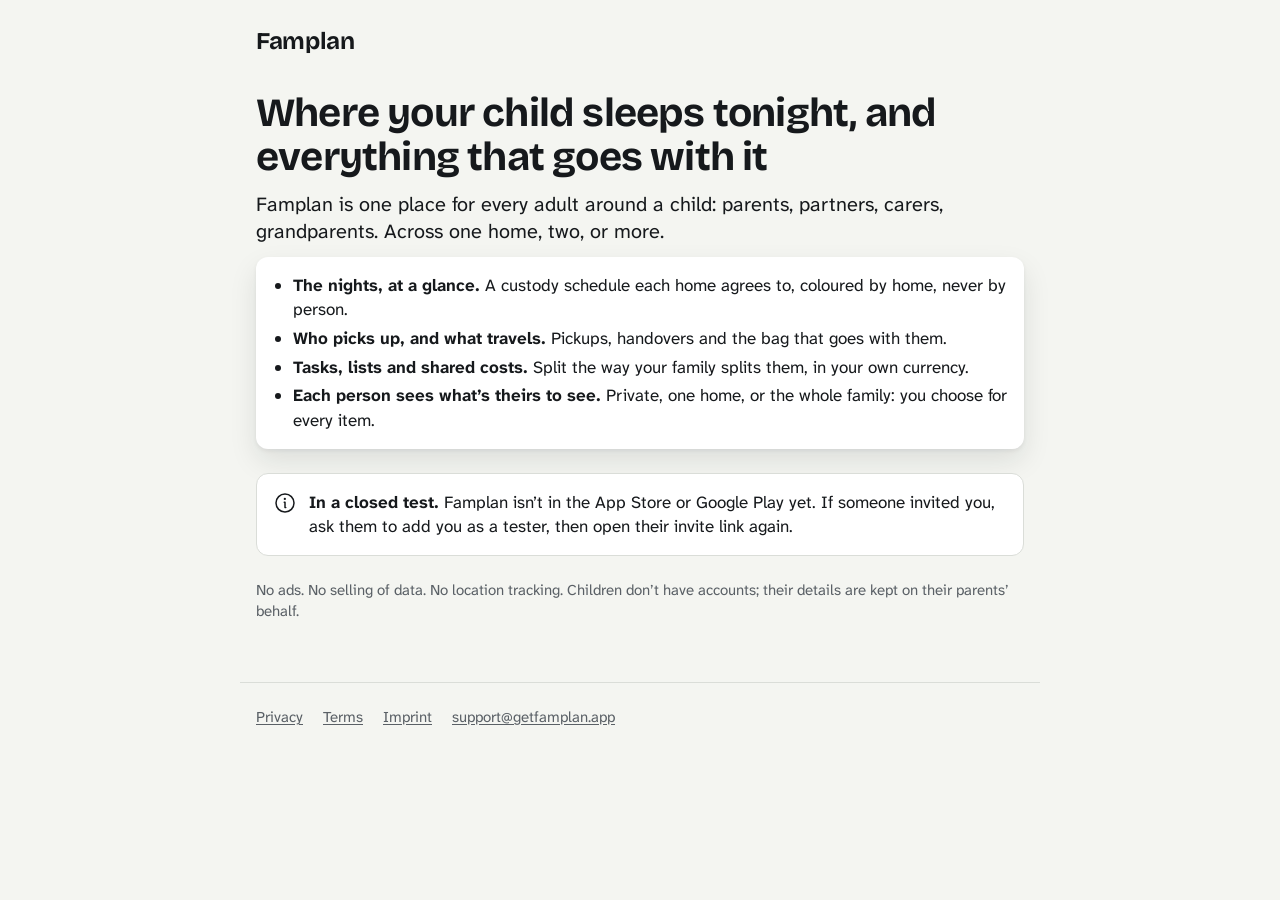
==== index.html @ 858df6db "Famplan website: invite and referral pages, draft legal pages Co-Authored-By: Claude Opus 5.5 <norep" ====
<!doctype html>
<html lang="en">
<head>
  <meta charset="utf-8">
  <meta name="viewport" content="width=device-width, initial-scale=1">
  <meta http-equiv="Content-Security-Policy" content="default-src 'none'; style-src 'self'; font-src 'self'; img-src 'self'; base-uri 'none'; form-action 'none'">
  <meta name="referrer" content="no-referrer">
  <title>Famplan: one calendar for every home</title>
  <meta name="description" content="Famplan is a calendar, task list and expense log for every adult around a child, across one or more homes. In a closed test.">
  <meta name="color-scheme" content="light dark">
  <link rel="icon" href="/favicon.svg" type="image/svg+xml">
  <link rel="stylesheet" href="/style.css">
</head>
<body>
  <header class="site-header">
    <a class="wordmark" href="/">Famplan</a>
  </header>

  <main>
    <h1>Where your child sleeps tonight, and everything that goes with it</h1>
    <p class="lead">Famplan is one place for every adult around a child: parents, partners, carers, grandparents. Across one home, two, or more.</p>

    <div class="group raised">
      <ul>
        <li><strong>The nights, at a glance.</strong> A custody schedule each home agrees to, coloured by home, never by person.</li>
        <li><strong>Who picks up, and what travels.</strong> Pickups, handovers and the bag that goes with them.</li>
        <li><strong>Tasks, lists and shared costs.</strong> Split the way your family splits them, in your own currency.</li>
        <li><strong>Each person sees what’s theirs to see.</strong> Private, one home, or the whole family: you choose for every item.</li>
      </ul>
    </div>

    <div class="message message-info" role="status">
      <svg viewBox="0 0 256 256" aria-hidden="true" focusable="false"><circle cx="128" cy="128" r="96" fill="none" stroke="currentColor" stroke-width="16"/><path fill="none" stroke="currentColor" stroke-width="16" stroke-linecap="round" stroke-linejoin="round" d="M120 120h8v56h8"/><circle cx="126" cy="84" r="12" fill="currentColor"/></svg>
      <div>
        <p><strong>In a closed test.</strong> Famplan isn’t in the App Store or Google Play yet. If someone invited you, ask them to add you as a tester, then open their invite link again.</p>
      </div>
    </div>

    <p class="secondary">No ads. No selling of data. No location tracking. Children don’t have accounts; their details are kept on their parents’ behalf.</p>
  </main>

  <footer class="site-footer">
    <nav aria-label="Legal">
      <a href="/privacy/">Privacy</a>
      <a href="/terms/">Terms</a>
      <a href="/imprint/">Imprint</a>
      <a href="mailto:support@getfamplan.app">support@getfamplan.app</a>
    </nav>
  </footer>
</body>
</html>
---- style.css ----
/* Famplan public pages. Tokens from DESIGN.md: ink on paper, no brand hue;
   the only colour belongs to a family's homes. Fonts are self-hosted (OFL 1.1). */

@font-face {
  font-family: 'Atkinson Hyperlegible Next';
  src: url('/fonts/AtkinsonHyperlegibleNext_400Regular.ttf') format('truetype');
  font-weight: 400;
  font-display: swap;
}
@font-face {
  font-family: 'Atkinson Hyperlegible Next';
  src: url('/fonts/AtkinsonHyperlegibleNext_700Bold.ttf') format('truetype');
  font-weight: 700;
  font-display: swap;
}
@font-face {
  font-family: 'Atkinson Hyperlegible Mono';
  src: url('/fonts/AtkinsonHyperlegibleMono_400Regular.ttf') format('truetype');
  font-weight: 400;
  font-display: swap;
}
@font-face {
  font-family: 'Bricolage Grotesque';
  src: url('/fonts/BricolageGrotesque_700Bold.ttf') format('truetype');
  font-weight: 700;
  font-display: swap;
}

:root {
  color-scheme: light dark;
  --ink: #16191c;
  --on-ink: #f4f5f1;
  --paper: #f4f5f1;
  --surface: #ffffff;
  --text: #16191c;
  --muted: #5a6066;
  --line: #daddd8;
  --error: #b3261e;
  --warning: #8a5a00;
  --shadow-1: 0 1px 2px rgba(22, 25, 28, 0.06), 0 4px 12px rgba(22, 25, 28, 0.05);
  --shadow-2: 0 2px 4px rgba(22, 25, 28, 0.06), 0 12px 28px rgba(22, 25, 28, 0.1);
  --raised: #ffffff;
  --body: 'Atkinson Hyperlegible Next', system-ui, -apple-system, 'Segoe UI', Roboto, sans-serif;
  --display: 'Bricolage Grotesque', var(--body);
  --mono: 'Atkinson Hyperlegible Mono', ui-monospace, 'SF Mono', Menlo, monospace;
}

@media (prefers-color-scheme: dark) {
  :root {
    --ink: #eef0ec;
    --on-ink: #121416;
    --paper: #121416;
    --surface: #1c1f22;
    --raised: #25292d;
    --text: #eef0ec;
    --muted: #a3a9ae;
    --line: #2e3236;
    --error: #ff8a7f;
    --warning: #e8b45c;
    --shadow-1: none;
    --shadow-2: none;
  }
}

*,
*::before,
*::after {
  box-sizing: border-box;
}

html {
  -webkit-text-size-adjust: 100%;
}

body {
  margin: 0;
  background: var(--paper);
  color: var(--text);
  font-family: var(--body);
  font-size: 1.0625rem; /* 17 */
  line-height: 1.45;
}

main,
.site-header,
.site-footer {
  max-width: 800px;
  margin: 0 auto;
  padding: 0 16px;
}

main {
  padding-bottom: 48px;
}

.site-header {
  padding-top: 24px;
  padding-bottom: 8px;
}

.wordmark {
  font-family: var(--display);
  font-weight: 700;
  font-size: 1.5rem; /* 24, the Bricolage floor */
  letter-spacing: -0.015em;
  color: var(--ink);
  text-decoration: none;
}

h1 {
  font-family: var(--display);
  font-weight: 700;
  font-size: 2rem; /* 32 */
  line-height: 1.1;
  letter-spacing: -0.02em;
  margin: 24px 0 12px;
}

h2 {
  font-size: 1.25rem; /* 20 heading, Atkinson */
  line-height: 1.3;
  margin: 32px 0 8px;
}

h3 {
  font-size: 1.0625rem;
  margin: 24px 0 4px;
}

p,
ul,
ol {
  margin: 0 0 12px;
}

ul,
ol {
  padding-inline-start: 1.25em;
}

li + li {
  margin-top: 4px;
}

a {
  color: var(--ink);
  text-decoration: underline;
  text-underline-offset: 2px;
}

a:focus-visible,
button:focus-visible {
  outline: 3px solid var(--ink);
  outline-offset: 3px;
}

.lead {
  font-size: 1.25rem;
  line-height: 1.35;
}

.muted,
.secondary {
  color: var(--muted);
}

.secondary {
  font-size: 0.9375rem; /* 15 */
  line-height: 1.4;
}

.label {
  font-size: 0.8125rem; /* 13 */
  font-weight: 700;
  line-height: 1.3;
  color: var(--muted);
  margin: 24px 0 8px;
}

.mono {
  font-family: var(--mono);
  font-variant-numeric: tabular-nums;
}

/* Groups: white, radius 12, level 1. */
.group {
  background: var(--surface);
  border-radius: 12px;
  box-shadow: var(--shadow-1);
  padding: 16px;
  margin: 0 0 24px;
}

.group > :first-child {
  margin-top: 0;
}

.group > :last-child {
  margin-bottom: 0;
}

.raised {
  background: var(--raised);
  box-shadow: var(--shadow-2);
}

/* Buttons: ink primary, secondary on surface. Min 48 high. */
.button {
  display: inline-flex;
  align-items: center;
  justify-content: center;
  min-height: 48px;
  padding: 12px 20px;
  border-radius: 6px;
  font: inherit;
  font-weight: 700;
  text-decoration: none;
  cursor: pointer;
  border: 0;
}

.button:active {
  opacity: 0.85;
}

.button-primary {
  background: var(--ink);
  color: var(--on-ink);
  box-shadow: var(--shadow-1);
}

.button-secondary {
  background: var(--surface);
  color: var(--ink);
  border: 1.5px solid var(--line);
}

.button-block {
  display: flex;
  width: 100%;
}

.actions {
  margin: 24px 0;
}

/* Messages: icon and words, never colour alone. */
.message {
  display: flex;
  gap: 12px;
  align-items: flex-start;
  border: 1.5px solid var(--line);
  border-radius: 12px;
  padding: 16px;
  margin: 0 0 24px;
  background: var(--surface);
}

.message svg {
  flex: none;
  width: 24px;
  height: 24px;
  margin-top: 1px;
}

.message-error svg {
  color: var(--error);
}

.message-warning svg {
  color: var(--warning);
}

.message p:last-child {
  margin-bottom: 0;
}

/* Draft banner on legal pages. */
.draft {
  border: 1.5px dashed var(--muted);
  border-radius: 12px;
  padding: 12px 16px;
  margin: 16px 0 8px;
  font-weight: 700;
}

.draft span {
  display: block;
  font-weight: 400;
  color: var(--muted);
  font-size: 0.9375rem;
}

.placeholder {
  font-family: var(--mono);
  font-size: 0.9375rem;
  background: var(--surface);
  border: 1px dashed var(--muted);
  border-radius: 4px;
  padding: 0 4px;
}

/* Household chip: pill, home tint behind, home ink text, a square in the band colour. */
.chips {
  display: flex;
  flex-wrap: wrap;
  gap: 8px;
  list-style: none;
  padding: 0;
  margin: 0 0 12px;
}

.chips li {
  margin: 0;
}

.chip {
  display: inline-flex;
  align-items: center;
  gap: 8px;
  min-height: 32px;
  padding: 4px 12px 4px 8px;
  border-radius: 9999px;
  background: var(--tint, var(--paper));
  color: var(--tint-ink, var(--text));
  font-weight: 700;
  font-size: 0.9375rem;
}

.chip .swatch {
  width: 16px;
  height: 16px;
  border-radius: 4px;
  background: var(--band, var(--muted));
}

.chip-plain {
  background: var(--paper);
  color: var(--text);
  border: 1.5px solid var(--line);
  padding-left: 12px;
}

@media (prefers-color-scheme: dark) {
  .chip {
    background: var(--tint-dark, var(--tint, var(--paper)));
    color: var(--tint-ink-dark, var(--tint-ink, var(--text)));
  }
  .chip .swatch {
    background: var(--band-dark, var(--band, var(--muted)));
  }
}

/* The next nights: one cell per night in the home's band colour, initial inside. */
.nights {
  display: grid;
  grid-template-columns: repeat(7, minmax(0, 1fr));
  gap: 2px;
  list-style: none;
  padding: 0;
  margin: 8px 0 4px;
}

.nights li {
  margin: 0;
  display: flex;
  flex-direction: column;
  align-items: center;
  gap: 2px;
}

.night-day {
  font-size: 0.8125rem;
  color: var(--muted);
  line-height: 1.2;
  text-align: center;
}

.night-day .mono {
  display: block;
  color: var(--text);
}

.night {
  width: 100%;
  min-height: 30px;
  border-radius: 4px;
  display: flex;
  align-items: center;
  justify-content: center;
  font-weight: 700;
  font-size: 0.8125rem;
  background: var(--band, var(--muted));
  color: var(--on-band, #fff);
}

.night.tonight {
  outline: 2px solid var(--ink);
  outline-offset: 1px;
}

@media (prefers-color-scheme: dark) {
  .night {
    background: var(--band-dark, var(--band, var(--muted)));
    color: var(--on-band-dark, var(--on-band, #fff));
  }
}

.child-schedule + .child-schedule {
  margin-top: 24px;
}

.child-schedule h3 {
  margin-top: 0;
}

/* Loading skeleton keeps the real labels. */
.skeleton {
  display: block;
  background: var(--line);
  border-radius: 6px;
  height: 1em;
  margin: 8px 0;
}

.skeleton-title {
  height: 2rem;
  width: 80%;
}

.skeleton-line {
  width: 60%;
}

[hidden] {
  display: none !important;
}

.site-footer {
  border-top: 1px solid var(--line);
  padding-top: 16px;
  padding-bottom: 32px;
  font-size: 0.9375rem;
  color: var(--muted);
}

.site-footer nav {
  display: flex;
  flex-wrap: wrap;
  gap: 4px 20px;
  margin-bottom: 8px;
}

.site-footer a {
  color: var(--muted);
  display: inline-block;
  padding: 8px 0;
}

/* Legal pages: a short table of contents and readable sections. */
.toc ol {
  columns: 2 220px;
  column-gap: 24px;
}

.legal section {
  scroll-margin-top: 16px;
}

table {
  border-collapse: collapse;
  width: 100%;
  margin: 0 0 16px;
  font-size: 0.9375rem;
}

.table-wrap {
  overflow-x: auto;
  margin: 0 0 16px;
  background: var(--surface);
  border-radius: 12px;
  box-shadow: var(--shadow-1);
}

.table-wrap table {
  margin: 0;
}

th,
td {
  text-align: start;
  vertical-align: top;
  padding: 10px 12px;
  border-bottom: 1px solid var(--line);
}

tr:last-child td {
  border-bottom: 0;
}

th {
  font-size: 0.8125rem;
  color: var(--muted);
}

@media (min-width: 640px) {
  h1 {
    font-size: 2.5rem;
  }
}

@media (prefers-reduced-motion: no-preference) {
  .skeleton {
    animation: pulse 1.2s ease-in-out infinite alternate;
  }
  @keyframes pulse {
    from {
      opacity: 1;
    }
    to {
      opacity: 0.5;
    }
  }
}
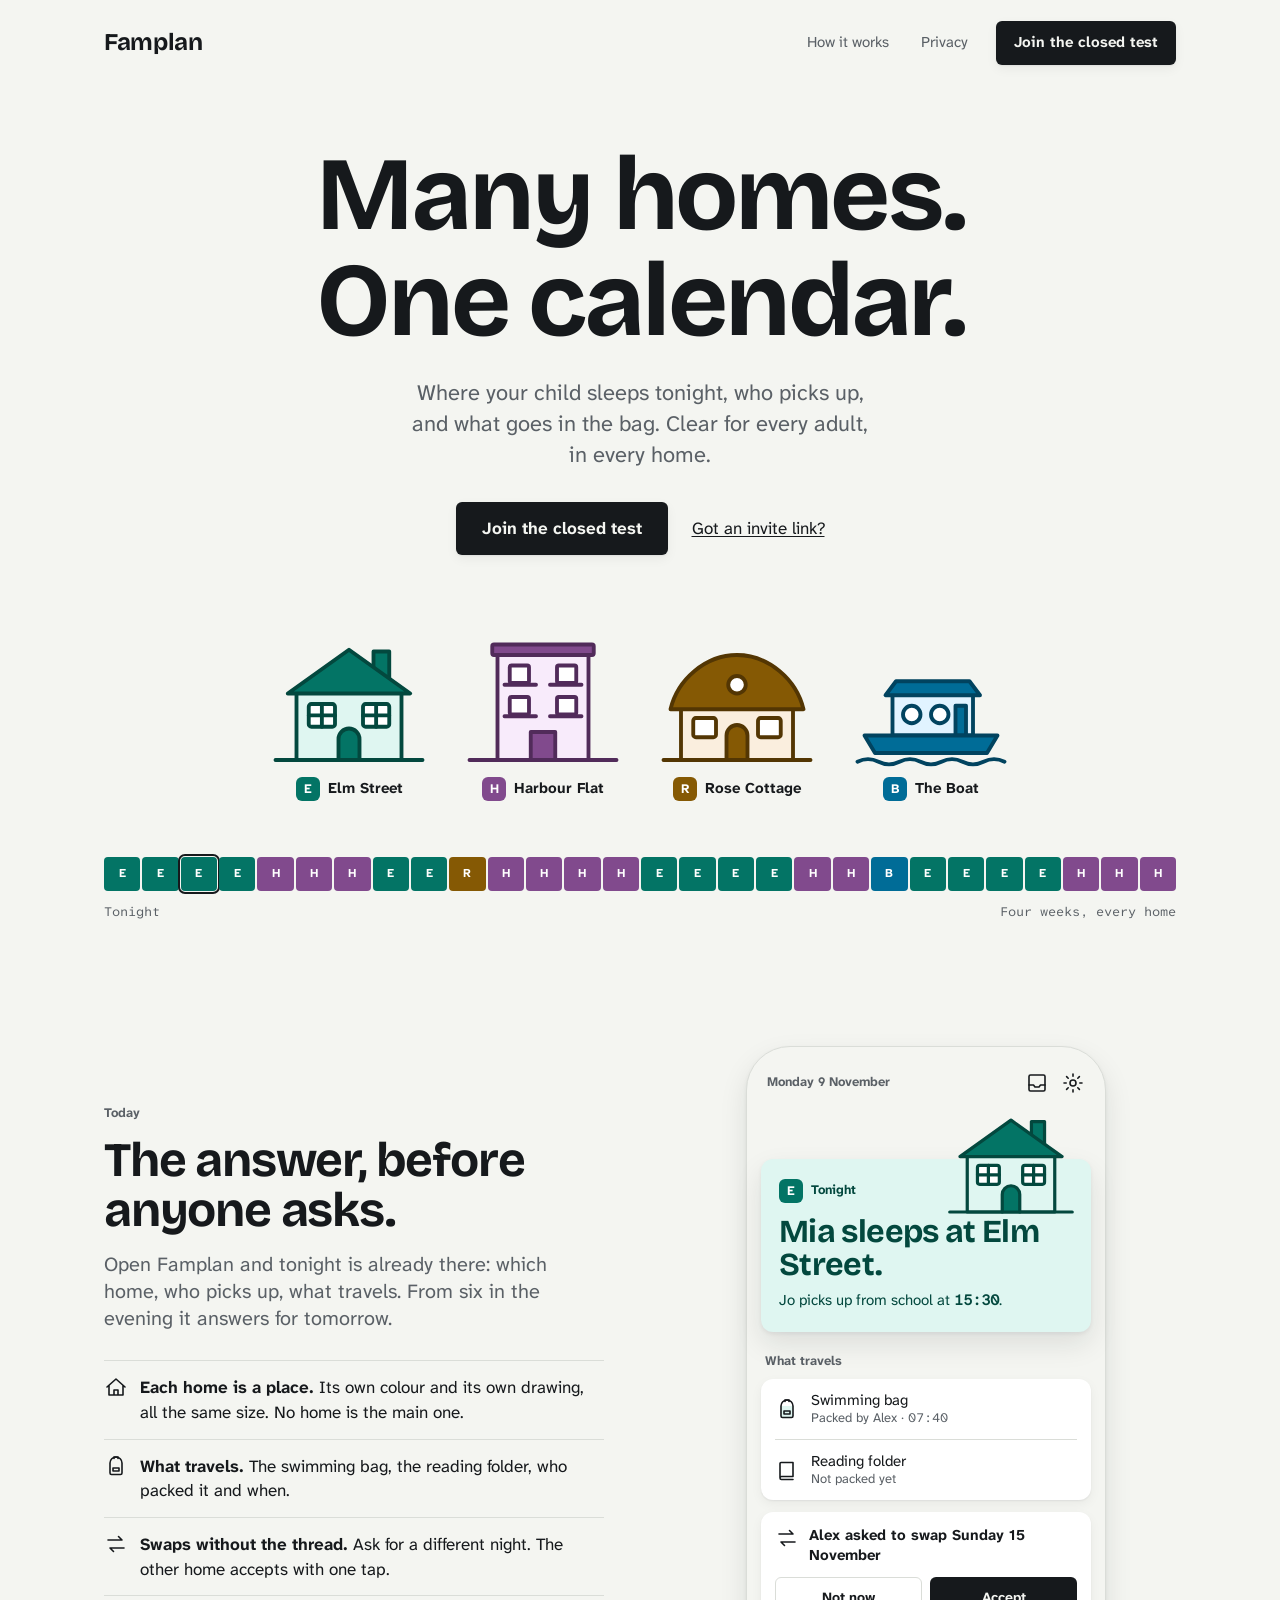
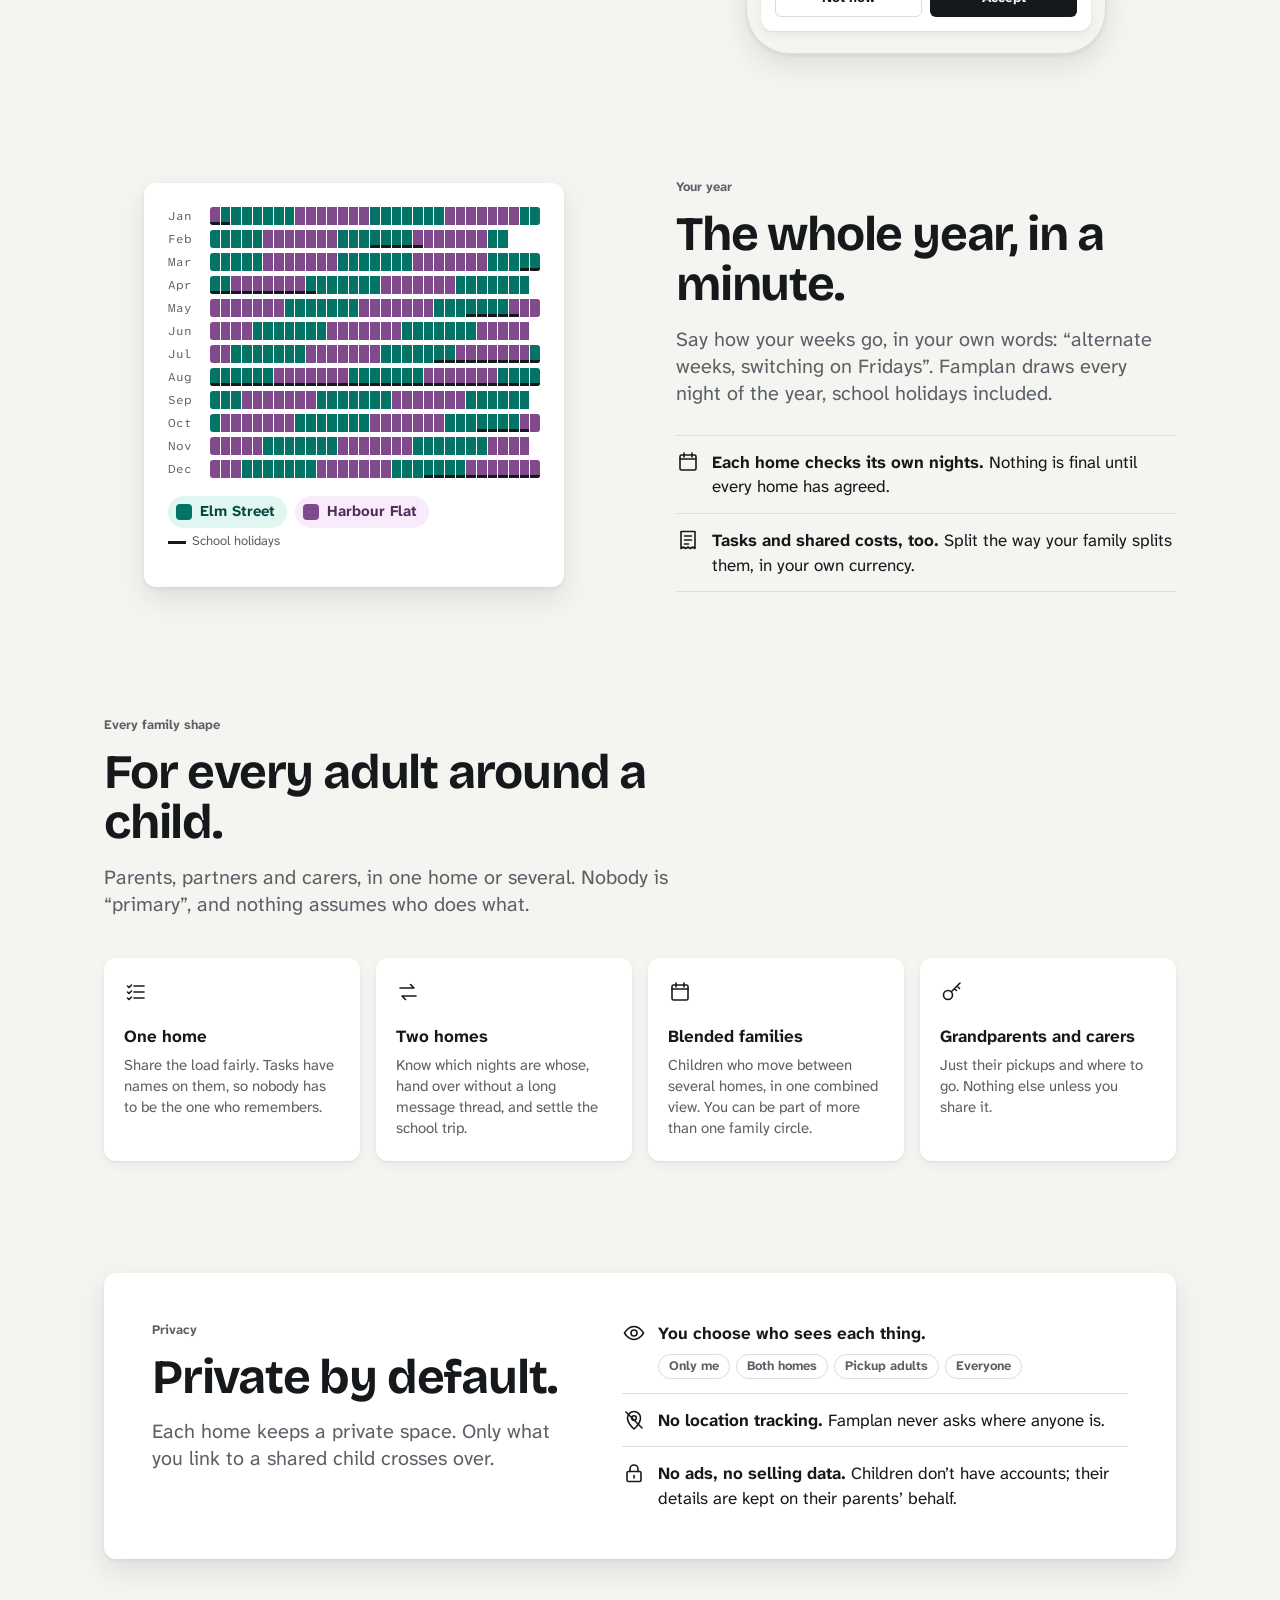
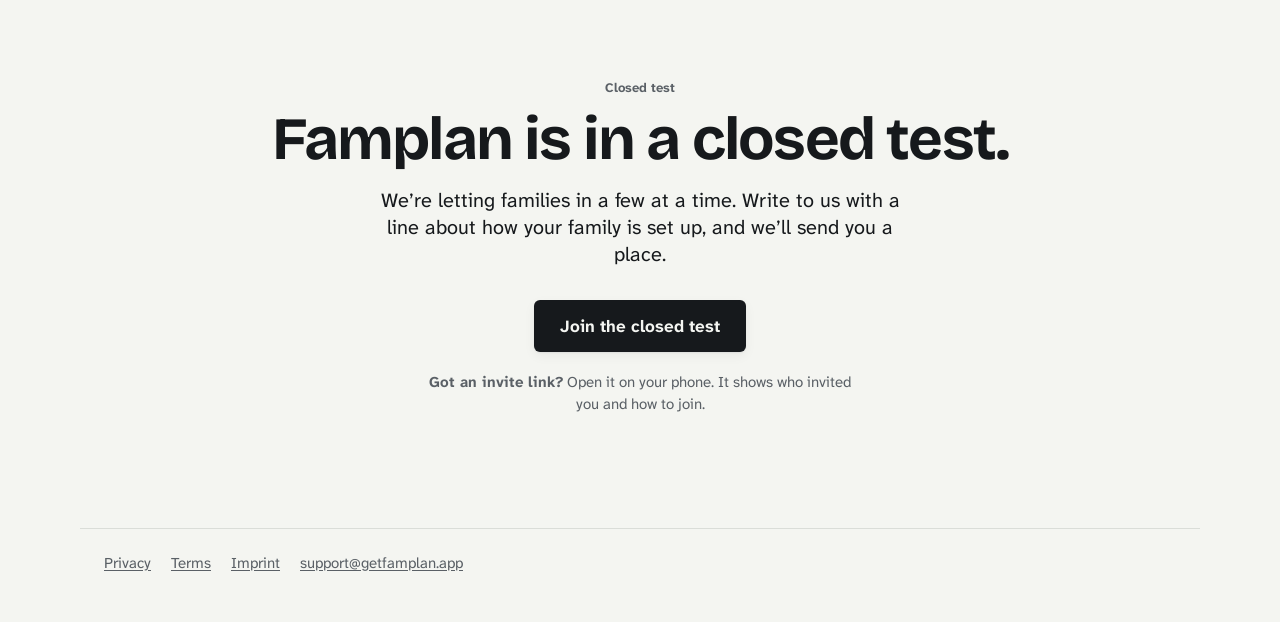
==== commit 421f3d6e: "Landing page: many homes, one calendar Co-Authored-By: Claude Opus 5.5 <noreply@anthropic.com>" ====
--- a/index.html
+++ b/index.html
@@ -5,41 +5,146 @@
   <meta name="viewport" content="width=device-width, initial-scale=1">
   <meta http-equiv="Content-Security-Policy" content="default-src 'none'; style-src 'self'; font-src 'self'; img-src 'self'; base-uri 'none'; form-action 'none'">
   <meta name="referrer" content="no-referrer">
-  <title>Famplan: one calendar for every home</title>
-  <meta name="description" content="Famplan is a calendar, task list and expense log for every adult around a child, across one or more homes. In a closed test.">
+  <title>Famplan: many homes, one calendar</title>
+  <meta name="description" content="Where your child sleeps tonight, who picks up and what goes in the bag, clear for every adult in every home. Famplan is in a closed test.">
+  <meta property="og:title" content="Famplan: many homes, one calendar">
+  <meta property="og:description" content="Where your child sleeps tonight, who picks up and what goes in the bag, clear for every adult in every home.">
+  <meta property="og:url" content="https://getfamplan.app/">
   <meta name="color-scheme" content="light dark">
   <link rel="icon" href="/favicon.svg" type="image/svg+xml">
+  <link rel="preload" href="/fonts/BricolageGrotesque_700Bold.ttf" as="font" type="font/ttf" crossorigin>
   <link rel="stylesheet" href="/style.css">
+  <link rel="stylesheet" href="/landing.css">
 </head>
-<body>
-  <header class="site-header">
+<body class="landing">
+  <svg class="sprite" width="0" height="0" aria-hidden="true" focusable="false"><defs><symbol id="h-terrace" viewBox="0 0 96 80"><g class="ln"><rect class="roof" x="62" y="14" width="9" height="16"/><rect class="wall" x="18" y="36" width="60" height="40"/><path class="roof" d="M13 38 L48 13 L83 38 Z"/><rect class="win" x="25" y="44" width="15" height="13" rx="1.5"/><rect class="win" x="56" y="44" width="15" height="13" rx="1.5"/><path class="no" d="M32.5 44 V57 M25 50.5 H40 M63.5 44 V57 M56 50.5 H71"/><path class="roof" d="M42 76 V64 a6 6 0 0 1 12 0 V76"/><path class="no" d="M6 76 H90"/></g></symbol><symbol id="h-flats" viewBox="0 0 96 80"><g class="ln"><rect class="wall" x="22" y="12" width="52" height="64"/><rect class="roof" x="19" y="10" width="58" height="6" rx="1"/><rect class="win" x="29" y="22" width="11" height="10" rx="1"/><rect class="win" x="56" y="22" width="11" height="10" rx="1"/><rect class="win" x="29" y="40" width="11" height="10" rx="1"/><rect class="win" x="56" y="40" width="11" height="10" rx="1"/><path class="no" d="M26 33 H44 M52 33 H70 M26 51 H44 M52 51 H70"/><rect class="roof" x="41" y="60" width="14" height="16"/><path class="no" d="M6 76 H90"/></g></symbol><symbol id="h-cottage" viewBox="0 0 96 80"><g class="ln"><rect class="wall" x="16" y="44" width="64" height="32"/><path class="roof" d="M10 47 C14 30 30 16 48 16 C66 16 82 30 86 47 Z"/><rect class="win" x="23" y="52" width="13" height="11" rx="1.5"/><rect class="win" x="60" y="52" width="13" height="11" rx="1.5"/><path class="roof" d="M42 76 V62 a6 6 0 0 1 12 0 V76"/><circle class="win" cx="48" cy="33" r="5"/><path class="no" d="M6 76 H90"/></g></symbol><symbol id="h-boat" viewBox="0 0 96 80"><g class="ln"><rect class="wall" x="26" y="38" width="46" height="24"/><path class="roof" d="M22 39 H76 L70 31 H28 Z"/><circle class="win" cx="37" cy="50" r="5"/><circle class="win" cx="53" cy="50" r="5"/><rect class="roof" x="62" y="45" width="6" height="17"/><path class="roof" d="M10 62 H86 L80 72 H16 Z"/><path class="no" d="M6 77 q6 -3 12 0 t12 0 t12 0 t12 0 t12 0 t12 0 t12 0"/></g></symbol><symbol id="i-bag" viewBox="0 0 24 24"><path class="duo" d="M6 9h12v10a1.5 1.5 0 0 1-1.5 1.5h-9A1.5 1.5 0 0 1 6 19z"/><g fill="none" stroke="currentColor" stroke-width="1.6" stroke-linecap="round" stroke-linejoin="round"><path d="M6 9a6 6 0 0 1 12 0v10a1.5 1.5 0 0 1-1.5 1.5h-9A1.5 1.5 0 0 1 6 19z"/><path d="M9 14h6v3H9zM10 4.5V3h4v1.5"/></g></symbol><symbol id="i-book" viewBox="0 0 24 24"><g fill="none" stroke="currentColor" stroke-width="1.6" stroke-linecap="round" stroke-linejoin="round"><path d="M5 19.5v-14a1 1 0 0 1 1-1h12v14H6.5A1.5 1.5 0 0 0 5 20a1.5 1.5 0 0 0 1.5 1.5H18"/></g></symbol><symbol id="i-swap" viewBox="0 0 24 24"><g fill="none" stroke="currentColor" stroke-width="1.6" stroke-linecap="round" stroke-linejoin="round"><path d="M4 8h14l-3.5-3.5M20 16H6l3.5 3.5"/></g></symbol><symbol id="i-inbox" viewBox="0 0 24 24"><g fill="none" stroke="currentColor" stroke-width="1.6" stroke-linecap="round" stroke-linejoin="round"><rect x="4" y="4" width="16" height="16" rx="1.5"/><path d="M4 14h4.5l1.5 2h4l1.5-2H20"/></g></symbol><symbol id="i-gear" viewBox="0 0 24 24"><g fill="none" stroke="currentColor" stroke-width="1.6" stroke-linecap="round" stroke-linejoin="round"><circle cx="12" cy="12" r="3"/><path d="M12 3v2.2M12 18.8V21M3 12h2.2M18.8 12H21M5.6 5.6l1.6 1.6M16.8 16.8l1.6 1.6M5.6 18.4l1.6-1.6M16.8 7.2l1.6-1.6"/></g></symbol><symbol id="i-cal" viewBox="0 0 24 24"><g fill="none" stroke="currentColor" stroke-width="1.6" stroke-linecap="round" stroke-linejoin="round"><rect x="4" y="5" width="16" height="15" rx="1.5"/><path d="M4 9h16M8 3v4M16 3v4"/></g></symbol><symbol id="i-list" viewBox="0 0 24 24"><g fill="none" stroke="currentColor" stroke-width="1.6" stroke-linecap="round" stroke-linejoin="round"><path d="M10 6h10M10 12h10M10 18h10M3.5 6l1.5 1.5L7.5 5M3.5 12l1.5 1.5L7.5 11M3.5 18l1.5 1.5L7.5 17"/></g></symbol><symbol id="i-house" viewBox="0 0 24 24"><g fill="none" stroke="currentColor" stroke-width="1.6" stroke-linecap="round" stroke-linejoin="round"><path d="M3 12l9-8 9 8M5 10.5V20h14v-9.5M10 20v-5h4v5"/></g></symbol><symbol id="i-key" viewBox="0 0 24 24"><g fill="none" stroke="currentColor" stroke-width="1.6" stroke-linecap="round" stroke-linejoin="round"><circle cx="8" cy="15" r="4.5"/><path d="M11.3 11.7L20 3M17 6l2.5 2.5M14.5 8.5l2 2"/></g></symbol><symbol id="i-eye" viewBox="0 0 24 24"><g fill="none" stroke="currentColor" stroke-width="1.6" stroke-linecap="round" stroke-linejoin="round"><path d="M2.5 12S6 5.5 12 5.5 21.5 12 21.5 12 18 18.5 12 18.5 2.5 12 2.5 12z"/><circle cx="12" cy="12" r="3"/></g></symbol><symbol id="i-pin" viewBox="0 0 24 24"><g fill="none" stroke="currentColor" stroke-width="1.6" stroke-linecap="round" stroke-linejoin="round"><path d="M12 21s-6.5-6-6.5-11a6.5 6.5 0 0 1 13 0c0 5-6.5 11-6.5 11z"/><circle cx="12" cy="10" r="2.3"/><path d="M4 4l16 16"/></g></symbol><symbol id="i-receipt" viewBox="0 0 24 24"><g fill="none" stroke="currentColor" stroke-width="1.6" stroke-linecap="round" stroke-linejoin="round"><path d="M5 3.5h14v17l-2.3-1.5-2.4 1.5-2.3-1.5-2.4 1.5-2.3-1.5L5 20.5zM8.5 8h7M8.5 12h7M8.5 16h4"/></g></symbol><symbol id="i-lock" viewBox="0 0 24 24"><g fill="none" stroke="currentColor" stroke-width="1.6" stroke-linecap="round" stroke-linejoin="round"><rect x="5" y="10.5" width="14" height="10" rx="1.5"/><path d="M8 10.5V8a4 4 0 0 1 8 0v2.5M12 14.5v2.5"/></g></symbol></defs></svg>
+  <a class="skip" href="#main">Skip to content</a>
+
+  <header class="wrap lp-header">
     <a class="wordmark" href="/">Famplan</a>
+    <nav class="lp-nav" aria-label="Main">
+      <a href="#how">How it works</a>
+      <a href="#privacy">Privacy</a>
+      <a class="button button-primary" href="mailto:support@getfamplan.app?subject=Famplan%20closed%20test">Join the closed test</a>
+    </nav>
   </header>
 
-  <main>
-    <h1>Where your child sleeps tonight, and everything that goes with it</h1>
-    <p class="lead">Famplan is one place for every adult around a child: parents, partners, carers, grandparents. Across one home, two, or more.</p>
+  <main id="main">
+    <section class="wrap hero" aria-labelledby="hero-title">
+      <h1 class="disp" id="hero-title">Many homes.<br>One calendar.</h1>
+      <p class="sub">Where your child sleeps tonight, who picks up, and what goes in the bag. Clear for every adult, in every home.</p>
+      <div class="cta-row">
+        <a class="button button-primary" href="mailto:support@getfamplan.app?subject=Famplan%20closed%20test">Join the closed test</a>
+        <a href="#join">Got an invite link?</a>
+      </div>
 
-    <div class="group raised">
-      <ul>
-        <li><strong>The nights, at a glance.</strong> A custody schedule each home agrees to, coloured by home, never by person.</li>
-        <li><strong>Who picks up, and what travels.</strong> Pickups, handovers and the bag that goes with them.</li>
-        <li><strong>Tasks, lists and shared costs.</strong> Split the way your family splits them, in your own currency.</li>
-        <li><strong>Each person sees what’s theirs to see.</strong> Private, one home, or the whole family: you choose for every item.</li>
+      <ul class="street" aria-label="Four example homes"><li class="home-pine"><svg role="img" aria-label="Elm Street, drawn as a terrace house" focusable="false"><use href="#h-terrace"/></svg><span class="name"><span class="mono-sq" aria-hidden="true">E</span>Elm Street</span></li><li class="home-plum"><svg role="img" aria-label="Harbour Flat, drawn as a block of flats" focusable="false"><use href="#h-flats"/></svg><span class="name"><span class="mono-sq" aria-hidden="true">H</span>Harbour Flat</span></li><li class="home-ochre"><svg role="img" aria-label="Rose Cottage, drawn as a cottage" focusable="false"><use href="#h-cottage"/></svg><span class="name"><span class="mono-sq" aria-hidden="true">R</span>Rose Cottage</span></li><li class="home-ocean"><svg role="img" aria-label="The Boat, drawn as a houseboat" focusable="false"><use href="#h-boat"/></svg><span class="name"><span class="mono-sq" aria-hidden="true">B</span>The Boat</span></li></ul>
+
+      <div class="band-wrap">
+        <ul class="band" role="img" aria-label="Four weeks of nights, coloured by home. Mostly Elm Street and Harbour Flat, one night at Rose Cottage and one on The Boat. Tonight is Elm Street."><li class="home-pine">E</li><li class="home-pine">E</li><li class="home-pine tonight">E</li><li class="home-pine">E</li><li class="home-plum">H</li><li class="home-plum">H</li><li class="home-plum">H</li><li class="home-pine">E</li><li class="home-pine">E</li><li class="home-ochre">R</li><li class="home-plum">H</li><li class="home-plum">H</li><li class="home-plum">H</li><li class="home-plum">H</li><li class="home-pine">E</li><li class="home-pine">E</li><li class="home-pine">E</li><li class="home-pine">E</li><li class="home-plum">H</li><li class="home-plum">H</li><li class="home-ocean">B</li><li class="home-pine">E</li><li class="home-pine">E</li><li class="home-pine">E</li><li class="home-pine">E</li><li class="home-plum">H</li><li class="home-plum">H</li><li class="home-plum">H</li></ul>
+        <p class="band-caption" aria-hidden="true"><span>Tonight</span><span>Four weeks, every home</span></p>
+      </div>
+    </section>
+
+    <section class="wrap section" id="how" aria-labelledby="today-title">
+      <div class="split">
+        <div>
+          <p class="eyebrow">Today</p>
+          <h2 id="today-title">The answer, before anyone asks.</h2>
+          <p class="lead">Open Famplan and tonight is already there: which home, who picks up, what travels. From six in the evening it answers for tomorrow.</p>
+          <ul class="points">
+            <li><svg class="icon" aria-hidden="true" focusable="false"><use href="#i-house"/></svg><span><strong>Each home is a place.</strong> Its own colour and its own drawing, all the same size. No home is the main one.</span></li>
+            <li><svg class="icon" aria-hidden="true" focusable="false"><use href="#i-bag"/></svg><span><strong>What travels.</strong> The swimming bag, the reading folder, who packed it and when.</span></li>
+            <li><svg class="icon" aria-hidden="true" focusable="false"><use href="#i-swap"/></svg><span><strong>Swaps without the thread.</strong> Ask for a different night. The other home accepts with one tap.</span></li>
+          </ul>
+        </div>
+
+        <figure class="phone" aria-label="Famplan's Today screen: Mia sleeps at Elm Street tonight, Jo picks up from school at 15:30.">
+          <div class="phone-bar" aria-hidden="true"><span class="when">Monday 9 November</span><span class="icons"><svg class="icon" aria-hidden="true" focusable="false"><use href="#i-inbox"/></svg><svg class="icon" aria-hidden="true" focusable="false"><use href="#i-gear"/></svg></span></div>
+          <div class="place home-pine" aria-hidden="true">
+            <svg focusable="false"><use href="#h-terrace"/></svg>
+            <p class="place-label"><span class="mono-sq">E</span>Tonight</p>
+            <p class="place-answer">Mia sleeps at Elm Street.</p>
+            <p class="place-line">Jo picks up from school at <strong class="num">15:30</strong>.</p>
+          </div>
+          <div aria-hidden="true">
+            <p class="mini-label">What travels</p>
+            <ul class="mini-group">
+              <li class="home-pine"><svg class="icon" aria-hidden="true" focusable="false"><use href="#i-bag"/></svg><span>Swimming bag<span class="t2">Packed by Alex · <span class="num">07:40</span></span></span></li>
+              <li><svg class="icon" aria-hidden="true" focusable="false"><use href="#i-book"/></svg><span>Reading folder<span class="t2">Not packed yet</span></span></li>
+            </ul>
+            <div class="wait">
+              <p><svg class="icon" aria-hidden="true" focusable="false"><use href="#i-swap"/></svg>Alex asked to swap Sunday 15 November</p>
+              <div class="bs"><span class="b sec">Not now</span><span class="b pri">Accept</span></div>
+            </div>
+          </div>
+        </figure>
+      </div>
+    </section>
+
+    <section class="wrap section" aria-labelledby="year-title">
+      <div class="split reverse">
+        <figure class="year" role="img" aria-label="A year of nights: alternate weeks at Elm Street and Harbour Flat, switching on Fridays. School holidays are underlined.">
+          <div class="year-rows" aria-hidden="true"><div class="m"><span>Jan</span><div class="cells"><i class="home-plum hol"></i><i class="home-pine hol"></i><i class="home-pine"></i><i class="home-pine"></i><i class="home-pine"></i><i class="home-pine"></i><i class="home-pine"></i><i class="home-pine"></i><i class="home-plum"></i><i class="home-plum"></i><i class="home-plum"></i><i class="home-plum"></i><i class="home-plum"></i><i class="home-plum"></i><i class="home-plum"></i><i class="home-pine"></i><i class="home-pine"></i><i class="home-pine"></i><i class="home-pine"></i><i class="home-pine"></i><i class="home-pine"></i><i class="home-pine"></i><i class="home-plum"></i><i class="home-plum"></i><i class="home-plum"></i><i class="home-plum"></i><i class="home-plum"></i><i class="home-plum"></i><i class="home-plum"></i><i class="home-pine"></i><i class="home-pine"></i></div></div><div class="m"><span>Feb</span><div class="cells"><i class="home-pine"></i><i class="home-pine"></i><i class="home-pine"></i><i class="home-pine"></i><i class="home-pine"></i><i class="home-plum"></i><i class="home-plum"></i><i class="home-plum"></i><i class="home-plum"></i><i class="home-plum"></i><i class="home-plum"></i><i class="home-plum"></i><i class="home-pine"></i><i class="home-pine"></i><i class="home-pine"></i><i class="home-pine hol"></i><i class="home-pine hol"></i><i class="home-pine hol"></i><i class="home-pine hol"></i><i class="home-plum hol"></i><i class="home-plum"></i><i class="home-plum"></i><i class="home-plum"></i><i class="home-plum"></i><i class="home-plum"></i><i class="home-plum"></i><i class="home-pine"></i><i class="home-pine"></i></div></div><div class="m"><span>Mar</span><div class="cells"><i class="home-pine"></i><i class="home-pine"></i><i class="home-pine"></i><i class="home-pine"></i><i class="home-pine"></i><i class="home-plum"></i><i class="home-plum"></i><i class="home-plum"></i><i class="home-plum"></i><i class="home-plum"></i><i class="home-plum"></i><i class="home-plum"></i><i class="home-pine"></i><i class="home-pine"></i><i class="home-pine"></i><i class="home-pine"></i><i class="home-pine"></i><i class="home-pine"></i><i class="home-pine"></i><i class="home-plum"></i><i class="home-plum"></i><i class="home-plum"></i><i class="home-plum"></i><i class="home-plum"></i><i class="home-plum"></i><i class="home-plum"></i><i class="home-pine"></i><i class="home-pine"></i><i class="home-pine"></i><i class="home-pine hol"></i><i class="home-pine hol"></i></div></div><div class="m"><span>Apr</span><div class="cells"><i class="home-pine hol"></i><i class="home-pine hol"></i><i class="home-plum hol"></i><i class="home-plum hol"></i><i class="home-plum hol"></i><i class="home-plum hol"></i><i class="home-plum hol"></i><i class="home-plum hol"></i><i class="home-plum hol"></i><i class="home-pine hol"></i><i class="home-pine"></i><i class="home-pine"></i><i class="home-pine"></i><i class="home-pine"></i><i class="home-pine"></i><i class="home-pine"></i><i class="home-plum"></i><i class="home-plum"></i><i class="home-plum"></i><i class="home-plum"></i><i class="home-plum"></i><i class="home-plum"></i><i class="home-plum"></i><i class="home-pine"></i><i class="home-pine"></i><i class="home-pine"></i><i class="home-pine"></i><i class="home-pine"></i><i class="home-pine"></i><i class="home-pine"></i></div></div><div class="m"><span>May</span><div class="cells"><i class="home-plum"></i><i class="home-plum"></i><i class="home-plum"></i><i class="home-plum"></i><i class="home-plum"></i><i class="home-plum"></i><i class="home-plum"></i><i class="home-pine"></i><i class="home-pine"></i><i class="home-pine"></i><i class="home-pine"></i><i class="home-pine"></i><i class="home-pine"></i><i class="home-pine"></i><i class="home-plum"></i><i class="home-plum"></i><i class="home-plum"></i><i class="home-plum"></i><i class="home-plum"></i><i class="home-plum"></i><i class="home-plum"></i><i class="home-pine"></i><i class="home-pine"></i><i class="home-pine"></i><i class="home-pine hol"></i><i class="home-pine hol"></i><i class="home-pine hol"></i><i class="home-pine hol"></i><i class="home-plum hol"></i><i class="home-plum"></i><i class="home-plum"></i></div></div><div class="m"><span>Jun</span><div class="cells"><i class="home-plum"></i><i class="home-plum"></i><i class="home-plum"></i><i class="home-plum"></i><i class="home-pine"></i><i class="home-pine"></i><i class="home-pine"></i><i class="home-pine"></i><i class="home-pine"></i><i class="home-pine"></i><i class="home-pine"></i><i class="home-plum"></i><i class="home-plum"></i><i class="home-plum"></i><i class="home-plum"></i><i class="home-plum"></i><i class="home-plum"></i><i class="home-plum"></i><i class="home-pine"></i><i class="home-pine"></i><i class="home-pine"></i><i class="home-pine"></i><i class="home-pine"></i><i class="home-pine"></i><i class="home-pine"></i><i class="home-plum"></i><i class="home-plum"></i><i class="home-plum"></i><i class="home-plum"></i><i class="home-plum"></i></div></div><div class="m"><span>Jul</span><div class="cells"><i class="home-plum"></i><i class="home-plum"></i><i class="home-pine"></i><i class="home-pine"></i><i class="home-pine"></i><i class="home-pine"></i><i class="home-pine"></i><i class="home-pine"></i><i class="home-pine"></i><i class="home-plum"></i><i class="home-plum"></i><i class="home-plum"></i><i class="home-plum"></i><i class="home-plum"></i><i class="home-plum"></i><i class="home-plum"></i><i class="home-pine"></i><i class="home-pine"></i><i class="home-pine"></i><i class="home-pine"></i><i class="home-pine"></i><i class="home-pine hol"></i><i class="home-pine hol"></i><i class="home-plum hol"></i><i class="home-plum hol"></i><i class="home-plum hol"></i><i class="home-plum hol"></i><i class="home-plum hol"></i><i class="home-plum hol"></i><i class="home-plum hol"></i><i class="home-pine hol"></i></div></div><div class="m"><span>Aug</span><div class="cells"><i class="home-pine hol"></i><i class="home-pine hol"></i><i class="home-pine hol"></i><i class="home-pine hol"></i><i class="home-pine hol"></i><i class="home-pine hol"></i><i class="home-plum hol"></i><i class="home-plum hol"></i><i class="home-plum hol"></i><i class="home-plum hol"></i><i class="home-plum hol"></i><i class="home-plum hol"></i><i class="home-plum hol"></i><i class="home-pine hol"></i><i class="home-pine hol"></i><i class="home-pine hol"></i><i class="home-pine hol"></i><i class="home-pine hol"></i><i class="home-pine hol"></i><i class="home-pine hol"></i><i class="home-plum hol"></i><i class="home-plum hol"></i><i class="home-plum hol"></i><i class="home-plum hol"></i><i class="home-plum hol"></i><i class="home-plum hol"></i><i class="home-plum hol"></i><i class="home-pine hol"></i><i class="home-pine hol"></i><i class="home-pine hol"></i><i class="home-pine hol"></i></div></div><div class="m"><span>Sep</span><div class="cells"><i class="home-pine"></i><i class="home-pine"></i><i class="home-pine"></i><i class="home-plum"></i><i class="home-plum"></i><i class="home-plum"></i><i class="home-plum"></i><i class="home-plum"></i><i class="home-plum"></i><i class="home-plum"></i><i class="home-pine"></i><i class="home-pine"></i><i class="home-pine"></i><i class="home-pine"></i><i class="home-pine"></i><i class="home-pine"></i><i class="home-pine"></i><i class="home-plum"></i><i class="home-plum"></i><i class="home-plum"></i><i class="home-plum"></i><i class="home-plum"></i><i class="home-plum"></i><i class="home-plum"></i><i class="home-pine"></i><i class="home-pine"></i><i class="home-pine"></i><i class="home-pine"></i><i class="home-pine"></i><i class="home-pine"></i></div></div><div class="m"><span>Oct</span><div class="cells"><i class="home-pine"></i><i class="home-plum"></i><i class="home-plum"></i><i class="home-plum"></i><i class="home-plum"></i><i class="home-plum"></i><i class="home-plum"></i><i class="home-plum"></i><i class="home-pine"></i><i class="home-pine"></i><i class="home-pine"></i><i class="home-pine"></i><i class="home-pine"></i><i class="home-pine"></i><i class="home-pine"></i><i class="home-plum"></i><i class="home-plum"></i><i class="home-plum"></i><i class="home-plum"></i><i class="home-plum"></i><i class="home-plum"></i><i class="home-plum"></i><i class="home-pine"></i><i class="home-pine"></i><i class="home-pine"></i><i class="home-pine hol"></i><i class="home-pine hol"></i><i class="home-pine hol"></i><i class="home-pine hol"></i><i class="home-plum hol"></i><i class="home-plum"></i></div></div><div class="m"><span>Nov</span><div class="cells"><i class="home-plum"></i><i class="home-plum"></i><i class="home-plum"></i><i class="home-plum"></i><i class="home-plum"></i><i class="home-pine"></i><i class="home-pine"></i><i class="home-pine"></i><i class="home-pine"></i><i class="home-pine"></i><i class="home-pine"></i><i class="home-pine"></i><i class="home-plum"></i><i class="home-plum"></i><i class="home-plum"></i><i class="home-plum"></i><i class="home-plum"></i><i class="home-plum"></i><i class="home-plum"></i><i class="home-pine"></i><i class="home-pine"></i><i class="home-pine"></i><i class="home-pine"></i><i class="home-pine"></i><i class="home-pine"></i><i class="home-pine"></i><i class="home-plum"></i><i class="home-plum"></i><i class="home-plum"></i><i class="home-plum"></i></div></div><div class="m"><span>Dec</span><div class="cells"><i class="home-plum"></i><i class="home-plum"></i><i class="home-plum"></i><i class="home-pine"></i><i class="home-pine"></i><i class="home-pine"></i><i class="home-pine"></i><i class="home-pine"></i><i class="home-pine"></i><i class="home-pine"></i><i class="home-plum"></i><i class="home-plum"></i><i class="home-plum"></i><i class="home-plum"></i><i class="home-plum"></i><i class="home-plum"></i><i class="home-plum"></i><i class="home-pine"></i><i class="home-pine"></i><i class="home-pine"></i><i class="home-pine hol"></i><i class="home-pine hol"></i><i class="home-pine hol"></i><i class="home-pine hol"></i><i class="home-plum hol"></i><i class="home-plum hol"></i><i class="home-plum hol"></i><i class="home-plum hol"></i><i class="home-plum hol"></i><i class="home-plum hol"></i><i class="home-plum hol"></i></div></div></div>
+          <ul class="chips" aria-hidden="true">
+            <li class="chip home-pine"><span class="swatch"></span>Elm Street</li>
+            <li class="chip home-plum"><span class="swatch"></span>Harbour Flat</li>
+          </ul>
+          <p class="key" aria-hidden="true"><span><span class="key-hol"></span>School holidays</span></p>
+        </figure>
+        <div>
+          <p class="eyebrow">Your year</p>
+          <h2 id="year-title">The whole year, in a minute.</h2>
+          <p class="lead">Say how your weeks go, in your own words: “alternate weeks, switching on Fridays”. Famplan draws every night of the year, school holidays included.</p>
+          <ul class="points">
+            <li><svg class="icon" aria-hidden="true" focusable="false"><use href="#i-cal"/></svg><span><strong>Each home checks its own nights.</strong> Nothing is final until every home has agreed.</span></li>
+            <li><svg class="icon" aria-hidden="true" focusable="false"><use href="#i-receipt"/></svg><span><strong>Tasks and shared costs, too.</strong> Split the way your family splits them, in your own currency.</span></li>
+          </ul>
+        </div>
+      </div>
+    </section>
+
+    <section class="wrap section" aria-labelledby="who-title">
+      <div class="section-head">
+        <p class="eyebrow">Every family shape</p>
+        <h2 id="who-title">For every adult around a child.</h2>
+        <p class="lead">Parents, partners and carers, in one home or several. Nobody is “primary”, and nothing assumes who does what.</p>
+      </div>
+      <ul class="families">
+        <li><svg class="icon" aria-hidden="true" focusable="false"><use href="#i-list"/></svg><h3>One home</h3><p>Share the load fairly. Tasks have names on them, so nobody has to be the one who remembers.</p></li>
+        <li><svg class="icon" aria-hidden="true" focusable="false"><use href="#i-swap"/></svg><h3>Two homes</h3><p>Know which nights are whose, hand over without a long message thread, and settle the school trip.</p></li>
+        <li><svg class="icon" aria-hidden="true" focusable="false"><use href="#i-cal"/></svg><h3>Blended families</h3><p>Children who move between several homes, in one combined view. You can be part of more than one family circle.</p></li>
+        <li><svg class="icon" aria-hidden="true" focusable="false"><use href="#i-key"/></svg><h3>Grandparents and carers</h3><p>Just their pickups and where to go. Nothing else unless you share it.</p></li>
       </ul>
-    </div>
+    </section>
 
-    <div class="message message-info" role="status">
-      <svg viewBox="0 0 256 256" aria-hidden="true" focusable="false"><circle cx="128" cy="128" r="96" fill="none" stroke="currentColor" stroke-width="16"/><path fill="none" stroke="currentColor" stroke-width="16" stroke-linecap="round" stroke-linejoin="round" d="M120 120h8v56h8"/><circle cx="126" cy="84" r="12" fill="currentColor"/></svg>
-      <div>
-        <p><strong>In a closed test.</strong> Famplan isn’t in the App Store or Google Play yet. If someone invited you, ask them to add you as a tester, then open their invite link again.</p>
+    <section class="wrap section" id="privacy" aria-labelledby="privacy-title">
+      <div class="privacy">
+        <div>
+          <p class="eyebrow">Privacy</p>
+          <h2 id="privacy-title">Private by default.</h2>
+          <p class="lead">Each home keeps a private space. Only what you link to a shared child crosses over.</p>
+        </div>
+        <ul class="points">
+          <li><svg class="icon" aria-hidden="true" focusable="false"><use href="#i-eye"/></svg><span><strong>You choose who sees each thing.</strong><span class="tags" aria-label="Audiences"><span class="tag">Only me</span><span class="tag">Both homes</span><span class="tag">Pickup adults</span><span class="tag">Everyone</span></span></span></li>
+          <li><svg class="icon" aria-hidden="true" focusable="false"><use href="#i-pin"/></svg><span><strong>No location tracking.</strong> Famplan never asks where anyone is.</span></li>
+          <li><svg class="icon" aria-hidden="true" focusable="false"><use href="#i-lock"/></svg><span><strong>No ads, no selling data.</strong> Children don’t have accounts; their details are kept on their parents’ behalf.</span></li>
+        </ul>
       </div>
-    </div>
+    </section>
 
-    <p class="secondary">No ads. No selling of data. No location tracking. Children don’t have accounts; their details are kept on their parents’ behalf.</p>
+    <section class="wrap join" id="join" aria-labelledby="join-title">
+      <p class="eyebrow">Closed test</p>
+      <h2 class="disp section-title" id="join-title">Famplan is in a closed test.</h2>
+      <p class="lead">We’re letting families in a few at a time. Write to us with a line about how your family is set up, and we’ll send you a place.</p>
+      <div class="cta-row">
+        <a class="button button-primary" href="mailto:support@getfamplan.app?subject=Famplan%20closed%20test">Join the closed test</a>
+      </div>
+      <p class="note"><strong>Got an invite link?</strong> Open it on your phone. It shows who invited you and how to join.</p>
+    </section>
   </main>
 
-  <footer class="site-footer">
+  <footer class="site-footer lp-footer">
     <nav aria-label="Legal">
       <a href="/privacy/">Privacy</a>
       <a href="/terms/">Terms</a>
--- a/landing.css
+++ b/landing.css
@@ -0,0 +1,734 @@
+/* Landing page only (index.html). Builds on style.css tokens. Persuade mode in
+   DESIGN.md: same tokens, the homes' portraits and nights shown large. Ink is
+   the only action colour; every hue on the page belongs to a home. */
+
+/* Homes: band, tint and ink per hue, dark values through the same names. */
+.home-pine { --band: #037465; --tint: #dff6f1; --hink: #03483e; }
+.home-plum { --band: #814a8d; --tint: #f8ebfb; --hink: #512b5a; }
+.home-ochre { --band: #855904; --tint: #faeede; --hink: #533603; }
+.home-ocean { --band: #006c97; --tint: #e1f3ff; --hink: #01435f; }
+:root { --on-band: #ffffff; }
+
+@media (prefers-color-scheme: dark) {
+  .home-pine { --band: #4bc1ad; --tint: #0b2d27; --hink: #9ee1d3; }
+  .home-plum { --band: #ca94d6; --tint: #2f2033; --hink: #e6c3ee; }
+  .home-ochre { --band: #d3a056; --tint: #32230e; --hink: #eccb9e; }
+  .home-ocean { --band: #5eb6e6; --tint: #112937; --hink: #a4d9f9; }
+  :root { --on-band: #121416; }
+}
+
+/* Page frame: wider than the 800 reading column of the other pages. */
+.landing main {
+  max-width: none;
+  padding: 0;
+}
+
+.wrap {
+  max-width: 1120px;
+  margin: 0 auto;
+  padding: 0 24px;
+}
+
+.skip {
+  position: absolute;
+  left: 16px;
+  top: -64px;
+  background: var(--ink);
+  color: var(--on-ink);
+  padding: 12px 16px;
+  border-radius: 6px;
+  z-index: 2;
+}
+
+.skip:focus {
+  top: 16px;
+}
+
+.lp-header {
+  display: flex;
+  align-items: center;
+  justify-content: space-between;
+  gap: 16px;
+  padding-top: 20px;
+  padding-bottom: 20px;
+}
+
+.lp-nav {
+  display: flex;
+  align-items: center;
+  gap: 8px;
+}
+
+.lp-nav a:not(.button) {
+  color: var(--muted);
+  text-decoration: none;
+  font-size: 0.9375rem;
+  padding: 12px;
+}
+
+.lp-nav a:not(.button):hover {
+  color: var(--ink);
+  text-decoration: underline;
+}
+
+.lp-nav .button {
+  min-height: 44px;
+  padding: 10px 18px;
+  font-size: 0.9375rem;
+  margin-left: 8px;
+}
+
+.disp {
+  font-family: var(--display);
+  font-weight: 700;
+  letter-spacing: -0.03em;
+  line-height: 1.02;
+  margin: 0;
+}
+
+.button-primary:hover {
+  opacity: 0.9;
+}
+
+/* Hero: the headline, then the family's homes on one ground line. */
+.hero {
+  text-align: center;
+  padding-top: 56px;
+}
+
+.hero h1 {
+  font-size: clamp(3rem, 9vw, 6.5rem);
+}
+
+.hero .sub {
+  font-size: clamp(1.125rem, 2vw, 1.375rem);
+  line-height: 1.4;
+  color: var(--muted);
+  max-width: 34ch;
+  margin: 24px auto 32px;
+}
+
+.cta-row {
+  display: flex;
+  flex-wrap: wrap;
+  align-items: center;
+  justify-content: center;
+  gap: 12px 24px;
+}
+
+.cta-row .button {
+  min-height: 52px;
+  padding: 14px 26px;
+}
+
+.street {
+  display: grid;
+  grid-template-columns: repeat(4, minmax(0, 1fr));
+  gap: 16px;
+  max-width: 760px;
+  margin: 72px auto 0;
+  padding: 0;
+  list-style: none;
+}
+
+.street li {
+  margin: 0;
+}
+
+.street svg {
+  display: block;
+  width: 100%;
+  max-width: 168px;
+  aspect-ratio: 96 / 80;
+  margin: 0 auto;
+}
+
+.street .name {
+  display: flex;
+  align-items: center;
+  justify-content: center;
+  gap: 8px;
+  margin-top: 10px;
+  font-weight: 700;
+  font-size: 0.9375rem;
+}
+
+/* Home portraits: one grid, ink line, band roof and door, tint walls. */
+.ln {
+  stroke: var(--hink);
+  stroke-width: 2.2;
+  stroke-linejoin: round;
+  stroke-linecap: round;
+}
+.roof { fill: var(--band); }
+.wall { fill: var(--tint); }
+.win { fill: var(--surface); }
+.no { fill: none; }
+
+/* Monogram: band square, the home's initial. */
+.mono-sq {
+  display: inline-grid;
+  place-items: center;
+  flex: none;
+  width: 24px;
+  height: 24px;
+  border-radius: 6px;
+  background: var(--band);
+  color: var(--on-band);
+  font-size: 0.8125rem;
+  font-weight: 700;
+  line-height: 1;
+}
+
+/* Four weeks of nights, coloured by home, each with its initial. */
+.band-wrap {
+  max-width: 1072px;
+  margin: 56px auto 0;
+}
+
+.band {
+  display: grid;
+  grid-template-columns: repeat(28, minmax(0, 1fr));
+  gap: 2px;
+  margin: 0;
+  padding: 0;
+  list-style: none;
+}
+
+.band li {
+  margin: 0;
+  min-height: 34px;
+  border-radius: 4px;
+  display: grid;
+  place-items: center;
+  background: var(--band);
+  color: var(--on-band);
+  font-size: 0.75rem;
+  font-weight: 700;
+}
+
+.band li.tonight {
+  outline: 2px solid var(--ink);
+  outline-offset: 1px;
+}
+
+.band-caption {
+  display: flex;
+  justify-content: space-between;
+  gap: 16px;
+  margin-top: 12px;
+  font-family: var(--mono);
+  font-size: 0.8125rem;
+  color: var(--muted);
+}
+
+/* Sections. */
+.section {
+  padding-top: 112px;
+}
+
+.section-head {
+  max-width: 640px;
+}
+
+.eyebrow {
+  font-size: 0.8125rem;
+  font-weight: 700;
+  color: var(--muted);
+  margin: 0 0 12px;
+}
+
+.section h2 {
+  font-family: var(--display);
+  font-weight: 700;
+  font-size: clamp(2rem, 4.5vw, 3rem);
+  line-height: 1.05;
+  letter-spacing: -0.025em;
+  margin: 0 0 16px;
+}
+
+.section .lead {
+  color: var(--muted);
+  margin: 0;
+}
+
+.split {
+  display: grid;
+  grid-template-columns: minmax(0, 1fr) minmax(0, 1fr);
+  gap: 72px;
+  align-items: center;
+}
+
+.points {
+  list-style: none;
+  padding: 0;
+  margin: 28px 0 0;
+}
+
+.points li {
+  display: flex;
+  gap: 12px;
+  margin: 0;
+  padding: 14px 0;
+  border-top: 1px solid var(--line);
+}
+
+.points li:last-child {
+  border-bottom: 1px solid var(--line);
+}
+
+.icon {
+  flex: none;
+  width: 24px;
+  height: 24px;
+  color: var(--ink);
+}
+
+.duo {
+  fill: var(--tint, none);
+}
+
+.sprite {
+  position: absolute;
+  width: 0;
+  height: 0;
+  overflow: hidden;
+}
+
+.join h2 {
+  font-size: clamp(2.25rem, 5.5vw, 3.75rem);
+  margin: 0 0 16px;
+}
+
+/* The phone: Today, drawn with the app's own components. */
+.phone {
+  width: min(100%, 360px);
+  margin: 0 auto;
+  background: var(--paper);
+  border: 1px solid var(--line);
+  border-radius: 44px;
+  box-shadow: var(--shadow-2);
+  padding: 20px 14px 22px;
+}
+
+.phone-bar {
+  display: flex;
+  justify-content: space-between;
+  align-items: center;
+  padding: 4px 6px 0;
+}
+
+.phone-bar .when {
+  font-size: 0.8125rem;
+  font-weight: 700;
+  color: var(--muted);
+}
+
+.phone-bar .icons {
+  display: flex;
+  gap: 12px;
+}
+
+.place {
+  position: relative;
+  margin-top: 64px;
+  background: var(--tint);
+  color: var(--hink);
+  border-radius: 12px;
+  box-shadow: var(--shadow-2);
+  padding: 20px 18px;
+}
+
+.place svg {
+  position: absolute;
+  right: 10px;
+  top: -58px;
+  width: 140px;
+  height: 117px;
+}
+
+.place-label {
+  display: flex;
+  align-items: center;
+  gap: 8px;
+  font-size: 0.8125rem;
+  font-weight: 700;
+  margin: 0;
+}
+
+.place-answer {
+  font-family: var(--display);
+  font-weight: 700;
+  font-size: 2rem;
+  line-height: 1.05;
+  letter-spacing: -0.02em;
+  margin: 12px 0 8px;
+  max-width: 9em;
+}
+
+.place-line {
+  margin: 0;
+  font-size: 0.9375rem;
+}
+
+.num {
+  font-family: var(--mono);
+  font-variant-numeric: tabular-nums;
+}
+
+.mini-label {
+  font-size: 0.8125rem;
+  font-weight: 700;
+  color: var(--muted);
+  margin: 20px 4px 8px;
+}
+
+.mini-group {
+  background: var(--surface);
+  border-radius: 12px;
+  box-shadow: var(--shadow-1);
+  margin: 0;
+  padding: 0 14px;
+  list-style: none;
+}
+
+.mini-group li {
+  display: flex;
+  gap: 12px;
+  align-items: center;
+  margin: 0;
+  padding: 12px 0;
+  font-size: 0.9375rem;
+  line-height: 1.3;
+}
+
+.mini-group li + li {
+  border-top: 1px solid var(--line);
+}
+
+.mini-group .t2 {
+  display: block;
+  color: var(--muted);
+  font-size: 0.8125rem;
+}
+
+.wait {
+  background: var(--surface);
+  border-radius: 12px;
+  box-shadow: var(--shadow-1);
+  padding: 14px;
+  margin-top: 12px;
+}
+
+.wait p {
+  display: flex;
+  gap: 10px;
+  margin: 0 0 12px;
+  font-weight: 700;
+  font-size: 0.9375rem;
+  line-height: 1.3;
+}
+
+.wait .bs {
+  display: grid;
+  grid-template-columns: 1fr 1fr;
+  gap: 8px;
+}
+
+.wait .b {
+  display: grid;
+  place-items: center;
+  min-height: 40px;
+  border-radius: 6px;
+  font-weight: 700;
+  font-size: 0.875rem;
+}
+
+.wait .b.sec {
+  border: 1.5px solid var(--line);
+}
+
+.wait .b.pri {
+  background: var(--ink);
+  color: var(--on-ink);
+}
+
+/* The year: one row per month, one cell per night in the home's band. */
+.year {
+  background: var(--raised);
+  border-radius: 12px;
+  box-shadow: var(--shadow-2);
+  padding: 24px;
+}
+
+.year-rows {
+  margin: 0;
+}
+
+.m {
+  display: grid;
+  grid-template-columns: 32px minmax(0, 1fr);
+  align-items: center;
+  gap: 10px;
+  margin: 0 0 5px;
+}
+
+.m > span {
+  font-family: var(--mono);
+  font-size: 0.75rem;
+  color: var(--muted);
+}
+
+.cells {
+  display: grid;
+  grid-template-columns: repeat(31, minmax(0, 1fr));
+  gap: 1px;
+  border-radius: 3px;
+  overflow: hidden;
+}
+
+.cells i {
+  display: block;
+  height: 18px;
+  background: var(--band);
+}
+
+.cells i.hol {
+  box-shadow: inset 0 -3px 0 var(--ink);
+}
+
+.cells i.today {
+  outline: 2px solid var(--ink);
+  outline-offset: -2px;
+}
+
+.year .chips {
+  margin: 18px 0 0;
+}
+
+.year .key {
+  display: flex;
+  flex-wrap: wrap;
+  gap: 8px 20px;
+  align-items: center;
+  margin-top: 4px;
+  font-size: 0.8125rem;
+  color: var(--muted);
+}
+
+.key-hol {
+  display: inline-block;
+  width: 18px;
+  height: 3px;
+  background: var(--ink);
+  vertical-align: middle;
+  margin-right: 6px;
+}
+
+.key-today {
+  display: inline-block;
+  width: 12px;
+  height: 12px;
+  border: 2px solid var(--ink);
+  border-radius: 2px;
+  vertical-align: -1px;
+  margin-right: 6px;
+}
+
+/* Chips here use the page's home classes. */
+.chip.home-pine,
+.chip.home-plum {
+  background: var(--tint);
+  color: var(--hink);
+}
+
+.chip.home-pine .swatch,
+.chip.home-plum .swatch {
+  background: var(--band);
+}
+
+/* Families: plain cards, an ink icon, no coloured tiles. */
+.families {
+  display: grid;
+  grid-template-columns: repeat(4, minmax(0, 1fr));
+  gap: 16px;
+  margin: 40px 0 0;
+  padding: 0;
+  list-style: none;
+}
+
+.families li {
+  margin: 0;
+  background: var(--surface);
+  border-radius: 12px;
+  box-shadow: var(--shadow-1);
+  padding: 22px 20px;
+}
+
+.families h3 {
+  margin: 14px 0 6px;
+  font-size: 1.0625rem;
+}
+
+.families p {
+  margin: 0;
+  color: var(--muted);
+  font-size: 0.9375rem;
+  line-height: 1.4;
+}
+
+/* Privacy: a raised sheet with the promises as rows. */
+.privacy {
+  background: var(--raised);
+  border-radius: 12px;
+  box-shadow: var(--shadow-2);
+  padding: 48px;
+  display: grid;
+  grid-template-columns: minmax(0, 0.9fr) minmax(0, 1.1fr);
+  gap: 56px;
+}
+
+.privacy .points {
+  margin: 0;
+}
+
+.privacy .points li:first-child {
+  border-top: 0;
+  padding-top: 0;
+}
+
+.privacy .points li:last-child {
+  border-bottom: 0;
+  padding-bottom: 0;
+}
+
+.tags {
+  display: flex;
+  flex-wrap: wrap;
+  gap: 6px;
+  margin-top: 8px;
+}
+
+.tag {
+  font-size: 0.8125rem;
+  font-weight: 700;
+  color: var(--muted);
+  border: 1px solid var(--line);
+  border-radius: 9999px;
+  padding: 2px 10px;
+}
+
+/* Closing call to action. */
+.join {
+  text-align: center;
+  padding-top: 120px;
+  padding-bottom: 112px;
+}
+
+.join .lead {
+  max-width: 40ch;
+  margin: 0 auto 32px;
+}
+
+.join .note {
+  margin: 20px auto 0;
+  max-width: 44ch;
+  color: var(--muted);
+  font-size: 0.9375rem;
+}
+
+.lp-footer {
+  max-width: 1120px;
+  padding-left: 24px;
+  padding-right: 24px;
+}
+
+/* Tablet. */
+@media (max-width: 960px) {
+  .split,
+  .privacy {
+    grid-template-columns: minmax(0, 1fr);
+    gap: 48px;
+  }
+  .split.reverse > :first-child {
+    order: 2;
+  }
+  .families {
+    grid-template-columns: repeat(2, minmax(0, 1fr));
+  }
+  .privacy {
+    padding: 32px;
+  }
+}
+
+/* Phone. */
+@media (max-width: 640px) {
+  .wrap,
+  .lp-footer {
+    padding-left: 16px;
+    padding-right: 16px;
+  }
+  .lp-nav a:not(.button) {
+    display: none;
+  }
+  .lp-nav .button {
+    margin-left: 0;
+    padding: 10px 14px;
+  }
+  .hero {
+    padding-top: 32px;
+  }
+  .cta-row {
+    flex-direction: column;
+  }
+  .cta-row .button {
+    width: 100%;
+  }
+  .street {
+    gap: 8px;
+    margin-top: 48px;
+  }
+  .street .name {
+    font-size: 0.8125rem;
+    flex-direction: column;
+    gap: 6px;
+    line-height: 1.2;
+  }
+  .band {
+    grid-template-columns: repeat(14, minmax(0, 1fr));
+  }
+  .band li {
+    min-height: 28px;
+  }
+  .section {
+    padding-top: 80px;
+  }
+  .families {
+    grid-template-columns: minmax(0, 1fr);
+  }
+  .privacy {
+    padding: 24px 20px;
+  }
+  .year {
+    padding: 16px 14px;
+  }
+  .m {
+    grid-template-columns: 26px minmax(0, 1fr);
+    gap: 6px;
+  }
+  .cells i {
+    height: 14px;
+  }
+  .join {
+    padding-top: 88px;
+    padding-bottom: 80px;
+  }
+}
+
+/* Dark mode: no shadows, lightness carries depth (style.css zeroes them). */
+@media (prefers-color-scheme: dark) {
+  .phone {
+    border-color: var(--line);
+    background: var(--paper);
+  }
+}
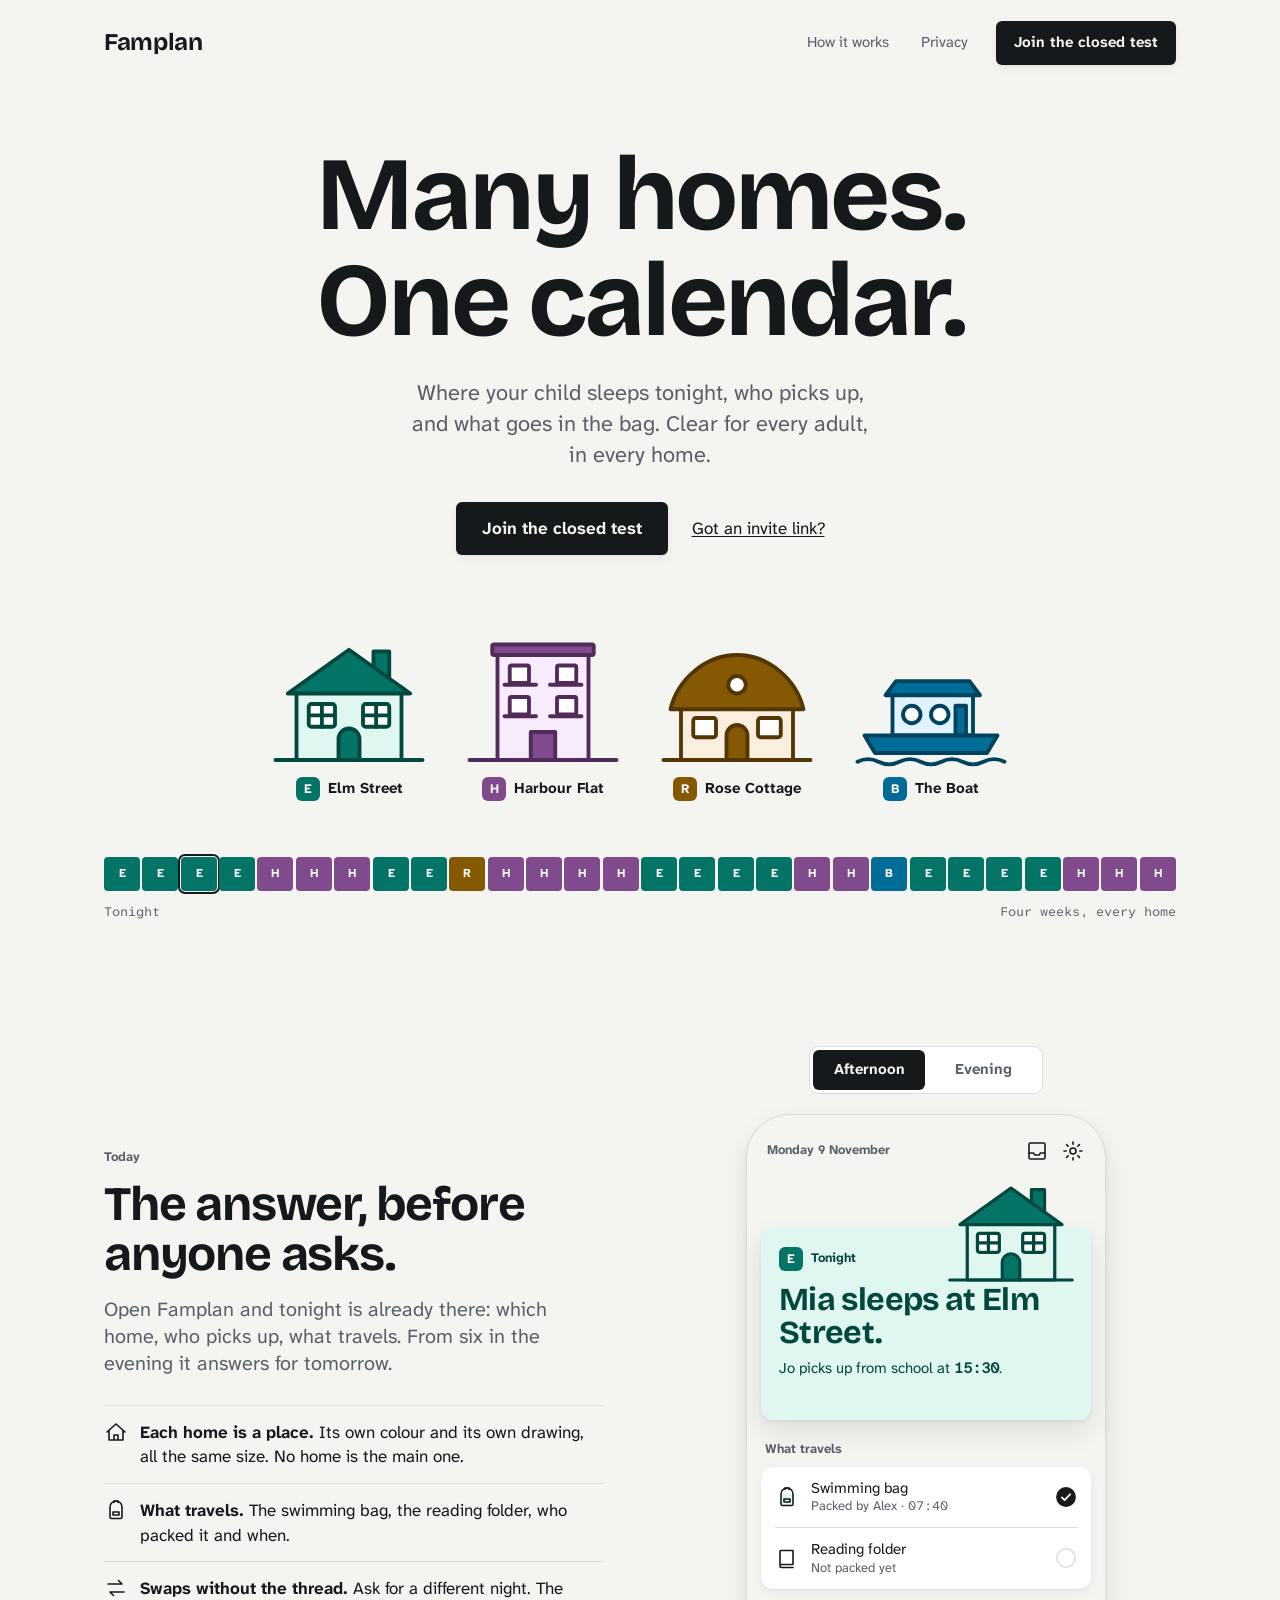
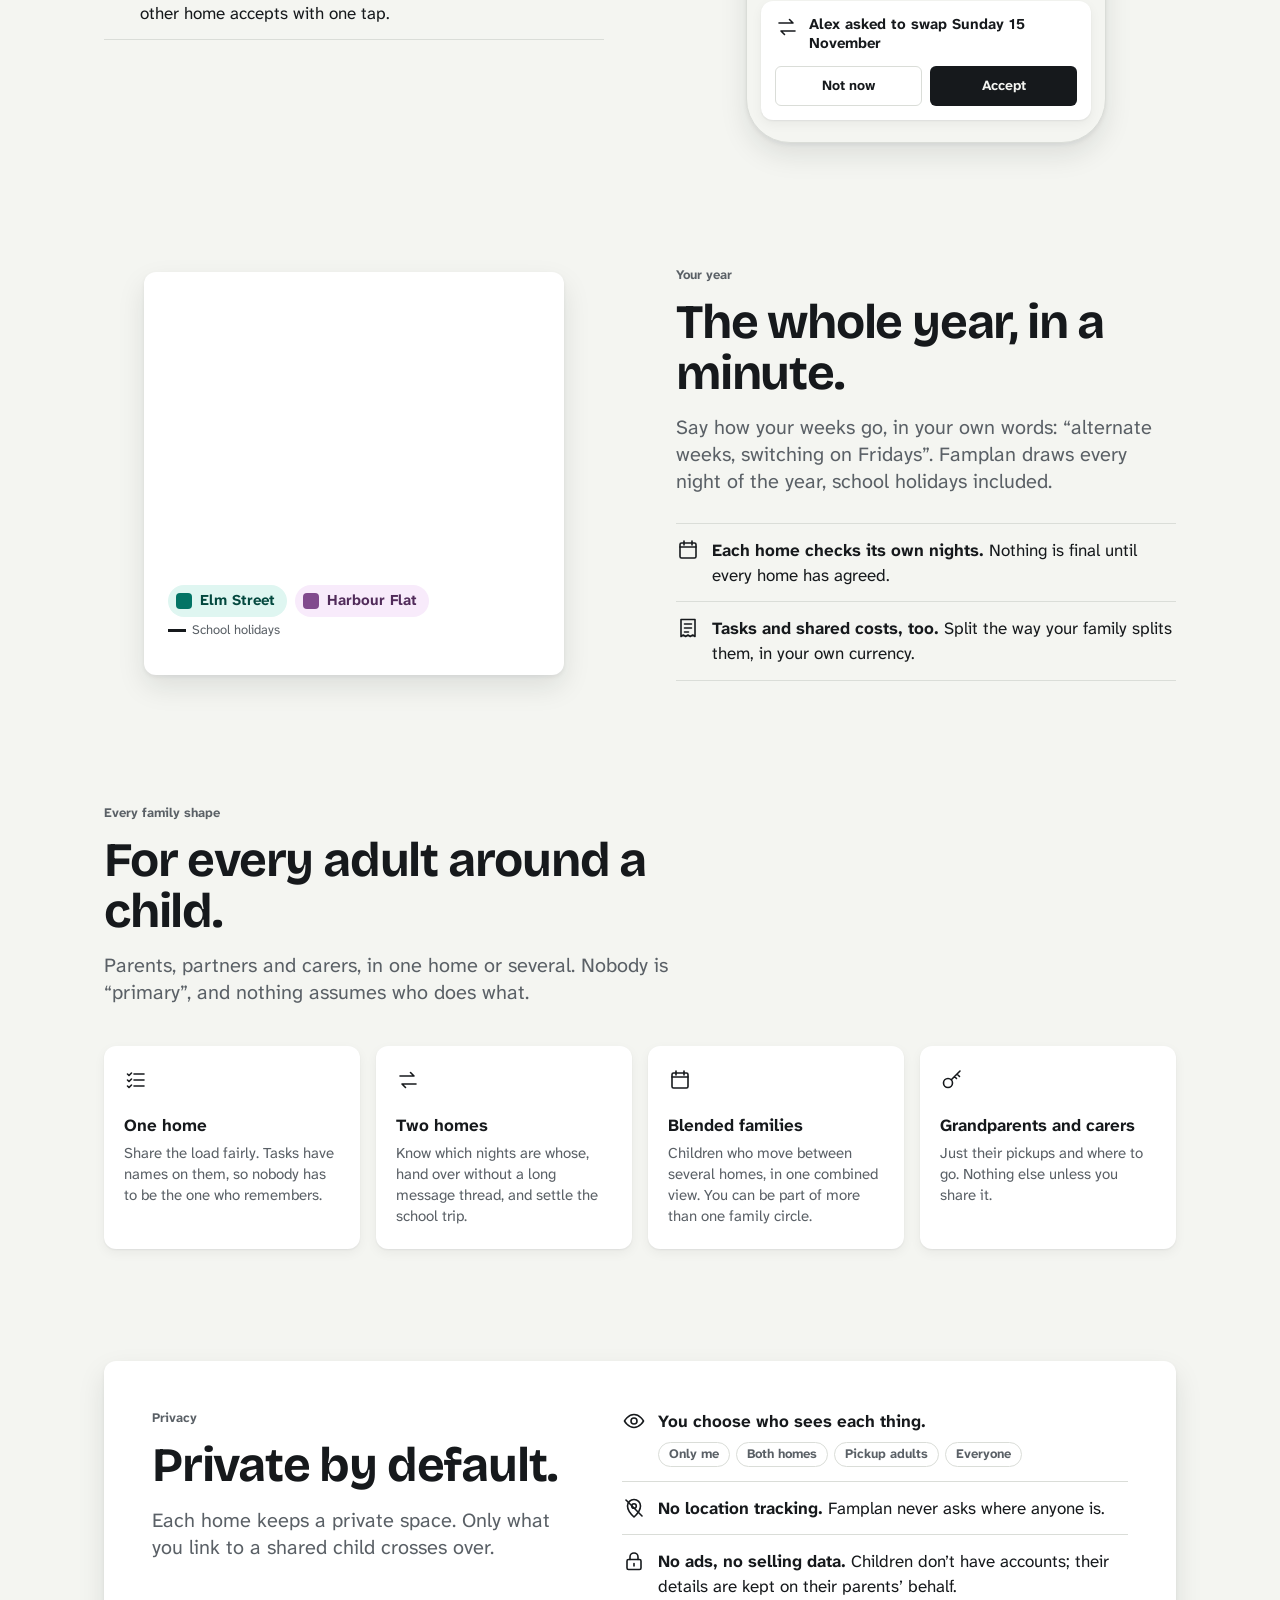
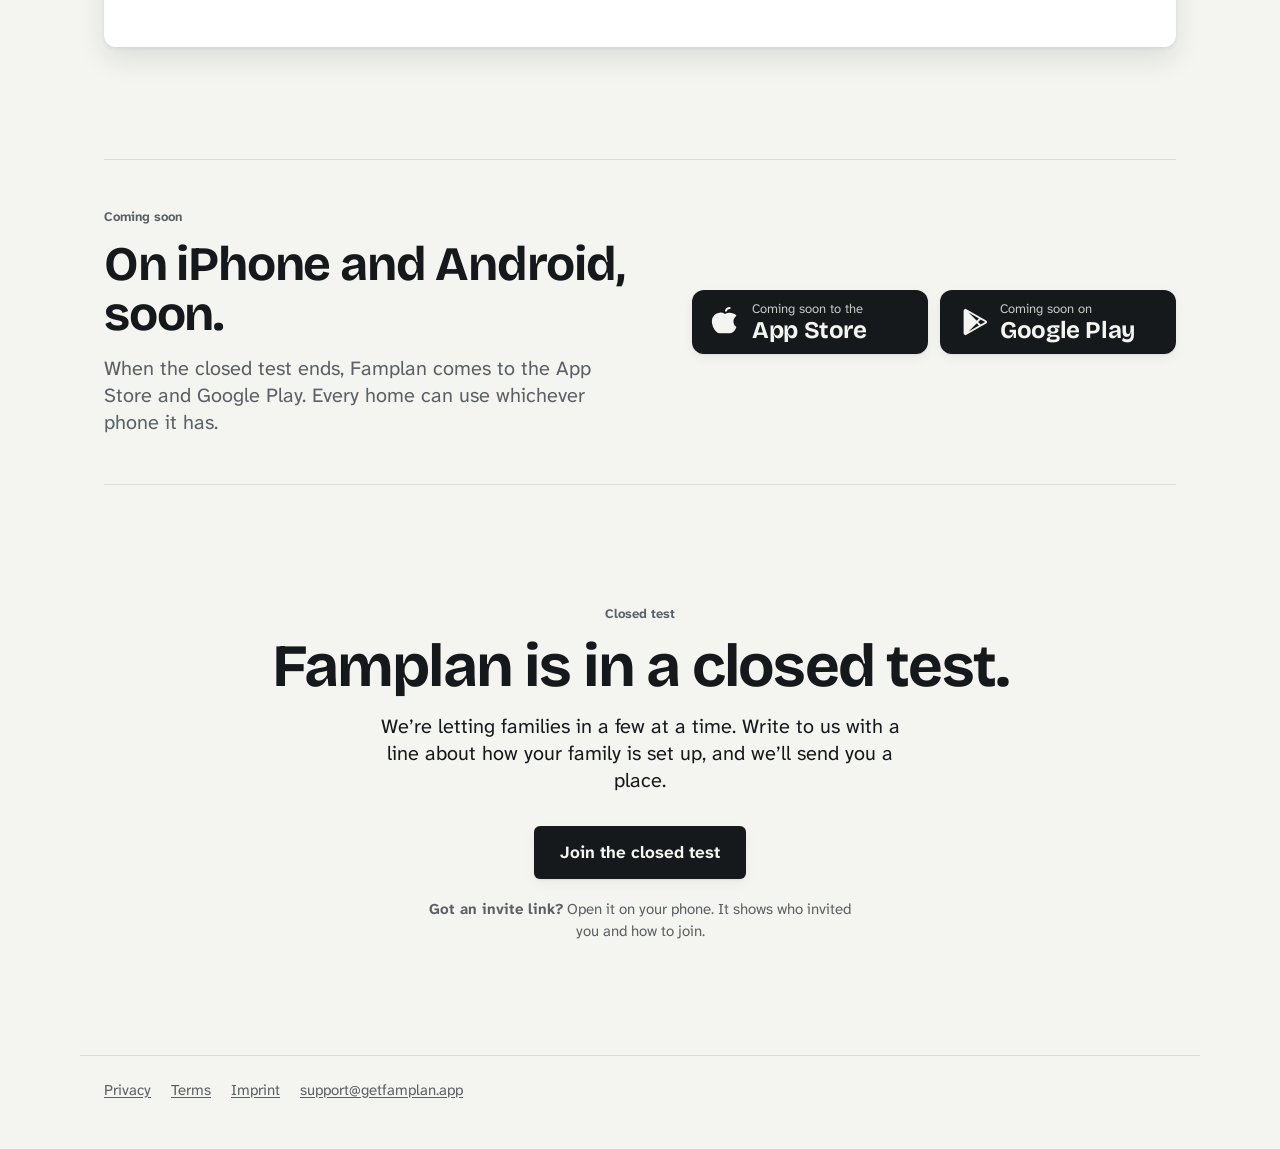
==== commit afccd1ce: "Landing page: authored motion and a coming-soon app stores section Co-Authored-By: Claude Opus 5.5 <" ====
--- a/index.html
+++ b/index.html
@@ -3,7 +3,7 @@
 <head>
   <meta charset="utf-8">
   <meta name="viewport" content="width=device-width, initial-scale=1">
-  <meta http-equiv="Content-Security-Policy" content="default-src 'none'; style-src 'self'; font-src 'self'; img-src 'self'; base-uri 'none'; form-action 'none'">
+  <meta http-equiv="Content-Security-Policy" content="default-src 'none'; script-src 'self'; style-src 'self'; font-src 'self'; img-src 'self'; base-uri 'none'; form-action 'none'">
   <meta name="referrer" content="no-referrer">
   <title>Famplan: many homes, one calendar</title>
   <meta name="description" content="Where your child sleeps tonight, who picks up and what goes in the bag, clear for every adult in every home. Famplan is in a closed test.">
@@ -15,6 +15,7 @@
   <link rel="preload" href="/fonts/BricolageGrotesque_700Bold.ttf" as="font" type="font/ttf" crossorigin>
   <link rel="stylesheet" href="/style.css">
   <link rel="stylesheet" href="/landing.css">
+  <script src="/js/landing.js"></script>
 </head>
 <body class="landing">
   <svg class="sprite" width="0" height="0" aria-hidden="true" focusable="false"><defs><symbol id="h-terrace" viewBox="0 0 96 80"><g class="ln"><rect class="roof" x="62" y="14" width="9" height="16"/><rect class="wall" x="18" y="36" width="60" height="40"/><path class="roof" d="M13 38 L48 13 L83 38 Z"/><rect class="win" x="25" y="44" width="15" height="13" rx="1.5"/><rect class="win" x="56" y="44" width="15" height="13" rx="1.5"/><path class="no" d="M32.5 44 V57 M25 50.5 H40 M63.5 44 V57 M56 50.5 H71"/><path class="roof" d="M42 76 V64 a6 6 0 0 1 12 0 V76"/><path class="no" d="M6 76 H90"/></g></symbol><symbol id="h-flats" viewBox="0 0 96 80"><g class="ln"><rect class="wall" x="22" y="12" width="52" height="64"/><rect class="roof" x="19" y="10" width="58" height="6" rx="1"/><rect class="win" x="29" y="22" width="11" height="10" rx="1"/><rect class="win" x="56" y="22" width="11" height="10" rx="1"/><rect class="win" x="29" y="40" width="11" height="10" rx="1"/><rect class="win" x="56" y="40" width="11" height="10" rx="1"/><path class="no" d="M26 33 H44 M52 33 H70 M26 51 H44 M52 51 H70"/><rect class="roof" x="41" y="60" width="14" height="16"/><path class="no" d="M6 76 H90"/></g></symbol><symbol id="h-cottage" viewBox="0 0 96 80"><g class="ln"><rect class="wall" x="16" y="44" width="64" height="32"/><path class="roof" d="M10 47 C14 30 30 16 48 16 C66 16 82 30 86 47 Z"/><rect class="win" x="23" y="52" width="13" height="11" rx="1.5"/><rect class="win" x="60" y="52" width="13" height="11" rx="1.5"/><path class="roof" d="M42 76 V62 a6 6 0 0 1 12 0 V76"/><circle class="win" cx="48" cy="33" r="5"/><path class="no" d="M6 76 H90"/></g></symbol><symbol id="h-boat" viewBox="0 0 96 80"><g class="ln"><rect class="wall" x="26" y="38" width="46" height="24"/><path class="roof" d="M22 39 H76 L70 31 H28 Z"/><circle class="win" cx="37" cy="50" r="5"/><circle class="win" cx="53" cy="50" r="5"/><rect class="roof" x="62" y="45" width="6" height="17"/><path class="roof" d="M10 62 H86 L80 72 H16 Z"/><path class="no" d="M6 77 q6 -3 12 0 t12 0 t12 0 t12 0 t12 0 t12 0 t12 0"/></g></symbol><symbol id="i-bag" viewBox="0 0 24 24"><path class="duo" d="M6 9h12v10a1.5 1.5 0 0 1-1.5 1.5h-9A1.5 1.5 0 0 1 6 19z"/><g fill="none" stroke="currentColor" stroke-width="1.6" stroke-linecap="round" stroke-linejoin="round"><path d="M6 9a6 6 0 0 1 12 0v10a1.5 1.5 0 0 1-1.5 1.5h-9A1.5 1.5 0 0 1 6 19z"/><path d="M9 14h6v3H9zM10 4.5V3h4v1.5"/></g></symbol><symbol id="i-book" viewBox="0 0 24 24"><g fill="none" stroke="currentColor" stroke-width="1.6" stroke-linecap="round" stroke-linejoin="round"><path d="M5 19.5v-14a1 1 0 0 1 1-1h12v14H6.5A1.5 1.5 0 0 0 5 20a1.5 1.5 0 0 0 1.5 1.5H18"/></g></symbol><symbol id="i-swap" viewBox="0 0 24 24"><g fill="none" stroke="currentColor" stroke-width="1.6" stroke-linecap="round" stroke-linejoin="round"><path d="M4 8h14l-3.5-3.5M20 16H6l3.5 3.5"/></g></symbol><symbol id="i-inbox" viewBox="0 0 24 24"><g fill="none" stroke="currentColor" stroke-width="1.6" stroke-linecap="round" stroke-linejoin="round"><rect x="4" y="4" width="16" height="16" rx="1.5"/><path d="M4 14h4.5l1.5 2h4l1.5-2H20"/></g></symbol><symbol id="i-gear" viewBox="0 0 24 24"><g fill="none" stroke="currentColor" stroke-width="1.6" stroke-linecap="round" stroke-linejoin="round"><circle cx="12" cy="12" r="3"/><path d="M12 3v2.2M12 18.8V21M3 12h2.2M18.8 12H21M5.6 5.6l1.6 1.6M16.8 16.8l1.6 1.6M5.6 18.4l1.6-1.6M16.8 7.2l1.6-1.6"/></g></symbol><symbol id="i-cal" viewBox="0 0 24 24"><g fill="none" stroke="currentColor" stroke-width="1.6" stroke-linecap="round" stroke-linejoin="round"><rect x="4" y="5" width="16" height="15" rx="1.5"/><path d="M4 9h16M8 3v4M16 3v4"/></g></symbol><symbol id="i-list" viewBox="0 0 24 24"><g fill="none" stroke="currentColor" stroke-width="1.6" stroke-linecap="round" stroke-linejoin="round"><path d="M10 6h10M10 12h10M10 18h10M3.5 6l1.5 1.5L7.5 5M3.5 12l1.5 1.5L7.5 11M3.5 18l1.5 1.5L7.5 17"/></g></symbol><symbol id="i-house" viewBox="0 0 24 24"><g fill="none" stroke="currentColor" stroke-width="1.6" stroke-linecap="round" stroke-linejoin="round"><path d="M3 12l9-8 9 8M5 10.5V20h14v-9.5M10 20v-5h4v5"/></g></symbol><symbol id="i-key" viewBox="0 0 24 24"><g fill="none" stroke="currentColor" stroke-width="1.6" stroke-linecap="round" stroke-linejoin="round"><circle cx="8" cy="15" r="4.5"/><path d="M11.3 11.7L20 3M17 6l2.5 2.5M14.5 8.5l2 2"/></g></symbol><symbol id="i-eye" viewBox="0 0 24 24"><g fill="none" stroke="currentColor" stroke-width="1.6" stroke-linecap="round" stroke-linejoin="round"><path d="M2.5 12S6 5.5 12 5.5 21.5 12 21.5 12 18 18.5 12 18.5 2.5 12 2.5 12z"/><circle cx="12" cy="12" r="3"/></g></symbol><symbol id="i-pin" viewBox="0 0 24 24"><g fill="none" stroke="currentColor" stroke-width="1.6" stroke-linecap="round" stroke-linejoin="round"><path d="M12 21s-6.5-6-6.5-11a6.5 6.5 0 0 1 13 0c0 5-6.5 11-6.5 11z"/><circle cx="12" cy="10" r="2.3"/><path d="M4 4l16 16"/></g></symbol><symbol id="i-receipt" viewBox="0 0 24 24"><g fill="none" stroke="currentColor" stroke-width="1.6" stroke-linecap="round" stroke-linejoin="round"><path d="M5 3.5h14v17l-2.3-1.5-2.4 1.5-2.3-1.5-2.4 1.5-2.3-1.5L5 20.5zM8.5 8h7M8.5 12h7M8.5 16h4"/></g></symbol><symbol id="i-lock" viewBox="0 0 24 24"><g fill="none" stroke="currentColor" stroke-width="1.6" stroke-linecap="round" stroke-linejoin="round"><rect x="5" y="10.5" width="14" height="10" rx="1.5"/><path d="M8 10.5V8a4 4 0 0 1 8 0v2.5M12 14.5v2.5"/></g></symbol></defs></svg>
@@ -41,8 +42,8 @@
       <ul class="street" aria-label="Four example homes"><li class="home-pine"><svg role="img" aria-label="Elm Street, drawn as a terrace house" focusable="false"><use href="#h-terrace"/></svg><span class="name"><span class="mono-sq" aria-hidden="true">E</span>Elm Street</span></li><li class="home-plum"><svg role="img" aria-label="Harbour Flat, drawn as a block of flats" focusable="false"><use href="#h-flats"/></svg><span class="name"><span class="mono-sq" aria-hidden="true">H</span>Harbour Flat</span></li><li class="home-ochre"><svg role="img" aria-label="Rose Cottage, drawn as a cottage" focusable="false"><use href="#h-cottage"/></svg><span class="name"><span class="mono-sq" aria-hidden="true">R</span>Rose Cottage</span></li><li class="home-ocean"><svg role="img" aria-label="The Boat, drawn as a houseboat" focusable="false"><use href="#h-boat"/></svg><span class="name"><span class="mono-sq" aria-hidden="true">B</span>The Boat</span></li></ul>
 
       <div class="band-wrap">
-        <ul class="band" role="img" aria-label="Four weeks of nights, coloured by home. Mostly Elm Street and Harbour Flat, one night at Rose Cottage and one on The Boat. Tonight is Elm Street."><li class="home-pine">E</li><li class="home-pine">E</li><li class="home-pine tonight">E</li><li class="home-pine">E</li><li class="home-plum">H</li><li class="home-plum">H</li><li class="home-plum">H</li><li class="home-pine">E</li><li class="home-pine">E</li><li class="home-ochre">R</li><li class="home-plum">H</li><li class="home-plum">H</li><li class="home-plum">H</li><li class="home-plum">H</li><li class="home-pine">E</li><li class="home-pine">E</li><li class="home-pine">E</li><li class="home-pine">E</li><li class="home-plum">H</li><li class="home-plum">H</li><li class="home-ocean">B</li><li class="home-pine">E</li><li class="home-pine">E</li><li class="home-pine">E</li><li class="home-pine">E</li><li class="home-plum">H</li><li class="home-plum">H</li><li class="home-plum">H</li></ul>
-        <p class="band-caption" aria-hidden="true"><span>Tonight</span><span>Four weeks, every home</span></p>
+        <ul class="band" data-band role="img" aria-label="Four weeks of nights, coloured by home. Mostly Elm Street and Harbour Flat, one night at Rose Cottage and one on The Boat. Tonight is Elm Street."><li class="home-pine">E</li><li class="home-pine">E</li><li class="home-pine tonight">E</li><li class="home-pine">E</li><li class="home-plum">H</li><li class="home-plum">H</li><li class="home-plum">H</li><li class="home-pine">E</li><li class="home-pine">E</li><li class="home-ochre">R</li><li class="home-plum">H</li><li class="home-plum">H</li><li class="home-plum" data-swap>H</li><li class="home-plum" data-swap>H</li><li class="home-pine">E</li><li class="home-pine">E</li><li class="home-pine">E</li><li class="home-pine">E</li><li class="home-plum">H</li><li class="home-plum">H</li><li class="home-ocean">B</li><li class="home-pine">E</li><li class="home-pine">E</li><li class="home-pine">E</li><li class="home-pine">E</li><li class="home-plum">H</li><li class="home-plum">H</li><li class="home-plum">H</li></ul>
+        <p class="band-caption" aria-hidden="true"><span>Tonight</span><span class="band-status" data-band-status><span class="a">Four weeks, every home</span><span class="b">Swap accepted · 2 nights move to Elm Street</span></span></p>
       </div>
     </section>
 
@@ -59,32 +60,36 @@
           </ul>
         </div>
 
-        <figure class="phone" aria-label="Famplan's Today screen: Mia sleeps at Elm Street tonight, Jo picks up from school at 15:30.">
-          <div class="phone-bar" aria-hidden="true"><span class="when">Monday 9 November</span><span class="icons"><svg class="icon" aria-hidden="true" focusable="false"><use href="#i-inbox"/></svg><svg class="icon" aria-hidden="true" focusable="false"><use href="#i-gear"/></svg></span></div>
-          <div class="place home-pine" aria-hidden="true">
-            <svg focusable="false"><use href="#h-terrace"/></svg>
-            <p class="place-label"><span class="mono-sq">E</span>Tonight</p>
-            <p class="place-answer">Mia sleeps at Elm Street.</p>
-            <p class="place-line">Jo picks up from school at <strong class="num">15:30</strong>.</p>
+        <div class="today-demo">
+          <div class="seg" role="group" aria-label="Show Today in the">
+            <button type="button" data-time="day" aria-pressed="true">Afternoon</button>
+            <button type="button" data-time="evening" aria-pressed="false">Evening</button>
           </div>
-          <div aria-hidden="true">
+          <figure class="phone" data-phone role="img" aria-label="Famplan's Today screen in the afternoon: Mia sleeps at Elm Street tonight, Jo picks up from school at 15:30.">
+            <div class="phone-bar"><span class="when" data-k="when">Monday 9 November</span><span class="icons"><svg class="icon" aria-hidden="true" focusable="false"><use href="#i-inbox"/></svg><svg class="icon" aria-hidden="true" focusable="false"><use href="#i-gear"/></svg></span></div>
+            <div class="place home-pine" data-place>
+              <svg class="p p-day home-pine" viewBox="0 0 96 80" focusable="false"><g class="ln"><rect class="roof" x="62" y="14" width="9" height="16"/><rect class="wall" x="18" y="36" width="60" height="40"/><path class="roof" d="M13 38 L48 13 L83 38 Z"/><rect class="win" x="25" y="44" width="15" height="13" rx="1.5"/><rect class="win" x="56" y="44" width="15" height="13" rx="1.5"/><path class="no" d="M32.5 44 V57 M25 50.5 H40 M63.5 44 V57 M56 50.5 H71"/><path class="roof" d="M42 76 V64 a6 6 0 0 1 12 0 V76"/><path class="no" d="M6 76 H90"/></g></svg><svg class="p p-eve home-plum" viewBox="0 0 96 80" focusable="false"><g class="ln"><rect class="wall" x="22" y="12" width="52" height="64"/><rect class="roof" x="19" y="10" width="58" height="6" rx="1"/><rect class="win" x="29" y="22" width="11" height="10" rx="1"/><rect class="win" x="56" y="22" width="11" height="10" rx="1"/><rect class="win" x="29" y="40" width="11" height="10" rx="1"/><rect class="win" x="56" y="40" width="11" height="10" rx="1"/><path class="no" d="M26 33 H44 M52 33 H70 M26 51 H44 M52 51 H70"/><rect class="roof" x="41" y="60" width="14" height="16"/><path class="no" d="M6 76 H90"/></g></svg>
+              <p class="place-label"><span class="mono-sq" data-k="mono">E</span><span data-k="label">Tonight</span></p>
+              <p class="place-answer" data-k="answer">Mia sleeps at Elm Street.</p>
+              <p class="place-line" data-k="line">Jo picks up from school at <strong class="num">15:30</strong>.</p>
+            </div>
             <p class="mini-label">What travels</p>
             <ul class="mini-group">
-              <li class="home-pine"><svg class="icon" aria-hidden="true" focusable="false"><use href="#i-bag"/></svg><span>Swimming bag<span class="t2">Packed by Alex · <span class="num">07:40</span></span></span></li>
-              <li><svg class="icon" aria-hidden="true" focusable="false"><use href="#i-book"/></svg><span>Reading folder<span class="t2">Not packed yet</span></span></li>
+              <li class="home-pine"><svg class="icon" aria-hidden="true" focusable="false"><use href="#i-bag"/></svg><span class="tx">Swimming bag<span class="t2">Packed by Alex · <span class="num">07:40</span></span></span><span class="tick ticked"><svg viewBox="0 0 24 24" focusable="false"><circle cx="12" cy="12" r="10"/><path d="M7.5 12.5l3 3 6-6.5"/></svg></span></li>
+              <li data-tick><svg class="icon" aria-hidden="true" focusable="false"><use href="#i-book"/></svg><span class="tx">Reading folder<span class="t2" data-k-detail>Not packed yet</span></span><span class="tick"><svg viewBox="0 0 24 24" focusable="false"><circle cx="12" cy="12" r="10"/><path d="M7.5 12.5l3 3 6-6.5"/></svg></span></li>
             </ul>
             <div class="wait">
               <p><svg class="icon" aria-hidden="true" focusable="false"><use href="#i-swap"/></svg>Alex asked to swap Sunday 15 November</p>
               <div class="bs"><span class="b sec">Not now</span><span class="b pri">Accept</span></div>
             </div>
-          </div>
-        </figure>
+          </figure>
+        </div>
       </div>
     </section>
 
     <section class="wrap section" aria-labelledby="year-title">
       <div class="split reverse">
-        <figure class="year" role="img" aria-label="A year of nights: alternate weeks at Elm Street and Harbour Flat, switching on Fridays. School holidays are underlined.">
+        <figure class="year" data-year role="img" aria-label="A year of nights: alternate weeks at Elm Street and Harbour Flat, switching on Fridays. School holidays are underlined.">
           <div class="year-rows" aria-hidden="true"><div class="m"><span>Jan</span><div class="cells"><i class="home-plum hol"></i><i class="home-pine hol"></i><i class="home-pine"></i><i class="home-pine"></i><i class="home-pine"></i><i class="home-pine"></i><i class="home-pine"></i><i class="home-pine"></i><i class="home-plum"></i><i class="home-plum"></i><i class="home-plum"></i><i class="home-plum"></i><i class="home-plum"></i><i class="home-plum"></i><i class="home-plum"></i><i class="home-pine"></i><i class="home-pine"></i><i class="home-pine"></i><i class="home-pine"></i><i class="home-pine"></i><i class="home-pine"></i><i class="home-pine"></i><i class="home-plum"></i><i class="home-plum"></i><i class="home-plum"></i><i class="home-plum"></i><i class="home-plum"></i><i class="home-plum"></i><i class="home-plum"></i><i class="home-pine"></i><i class="home-pine"></i></div></div><div class="m"><span>Feb</span><div class="cells"><i class="home-pine"></i><i class="home-pine"></i><i class="home-pine"></i><i class="home-pine"></i><i class="home-pine"></i><i class="home-plum"></i><i class="home-plum"></i><i class="home-plum"></i><i class="home-plum"></i><i class="home-plum"></i><i class="home-plum"></i><i class="home-plum"></i><i class="home-pine"></i><i class="home-pine"></i><i class="home-pine"></i><i class="home-pine hol"></i><i class="home-pine hol"></i><i class="home-pine hol"></i><i class="home-pine hol"></i><i class="home-plum hol"></i><i class="home-plum"></i><i class="home-plum"></i><i class="home-plum"></i><i class="home-plum"></i><i class="home-plum"></i><i class="home-plum"></i><i class="home-pine"></i><i class="home-pine"></i></div></div><div class="m"><span>Mar</span><div class="cells"><i class="home-pine"></i><i class="home-pine"></i><i class="home-pine"></i><i class="home-pine"></i><i class="home-pine"></i><i class="home-plum"></i><i class="home-plum"></i><i class="home-plum"></i><i class="home-plum"></i><i class="home-plum"></i><i class="home-plum"></i><i class="home-plum"></i><i class="home-pine"></i><i class="home-pine"></i><i class="home-pine"></i><i class="home-pine"></i><i class="home-pine"></i><i class="home-pine"></i><i class="home-pine"></i><i class="home-plum"></i><i class="home-plum"></i><i class="home-plum"></i><i class="home-plum"></i><i class="home-plum"></i><i class="home-plum"></i><i class="home-plum"></i><i class="home-pine"></i><i class="home-pine"></i><i class="home-pine"></i><i class="home-pine hol"></i><i class="home-pine hol"></i></div></div><div class="m"><span>Apr</span><div class="cells"><i class="home-pine hol"></i><i class="home-pine hol"></i><i class="home-plum hol"></i><i class="home-plum hol"></i><i class="home-plum hol"></i><i class="home-plum hol"></i><i class="home-plum hol"></i><i class="home-plum hol"></i><i class="home-plum hol"></i><i class="home-pine hol"></i><i class="home-pine"></i><i class="home-pine"></i><i class="home-pine"></i><i class="home-pine"></i><i class="home-pine"></i><i class="home-pine"></i><i class="home-plum"></i><i class="home-plum"></i><i class="home-plum"></i><i class="home-plum"></i><i class="home-plum"></i><i class="home-plum"></i><i class="home-plum"></i><i class="home-pine"></i><i class="home-pine"></i><i class="home-pine"></i><i class="home-pine"></i><i class="home-pine"></i><i class="home-pine"></i><i class="home-pine"></i></div></div><div class="m"><span>May</span><div class="cells"><i class="home-plum"></i><i class="home-plum"></i><i class="home-plum"></i><i class="home-plum"></i><i class="home-plum"></i><i class="home-plum"></i><i class="home-plum"></i><i class="home-pine"></i><i class="home-pine"></i><i class="home-pine"></i><i class="home-pine"></i><i class="home-pine"></i><i class="home-pine"></i><i class="home-pine"></i><i class="home-plum"></i><i class="home-plum"></i><i class="home-plum"></i><i class="home-plum"></i><i class="home-plum"></i><i class="home-plum"></i><i class="home-plum"></i><i class="home-pine"></i><i class="home-pine"></i><i class="home-pine"></i><i class="home-pine hol"></i><i class="home-pine hol"></i><i class="home-pine hol"></i><i class="home-pine hol"></i><i class="home-plum hol"></i><i class="home-plum"></i><i class="home-plum"></i></div></div><div class="m"><span>Jun</span><div class="cells"><i class="home-plum"></i><i class="home-plum"></i><i class="home-plum"></i><i class="home-plum"></i><i class="home-pine"></i><i class="home-pine"></i><i class="home-pine"></i><i class="home-pine"></i><i class="home-pine"></i><i class="home-pine"></i><i class="home-pine"></i><i class="home-plum"></i><i class="home-plum"></i><i class="home-plum"></i><i class="home-plum"></i><i class="home-plum"></i><i class="home-plum"></i><i class="home-plum"></i><i class="home-pine"></i><i class="home-pine"></i><i class="home-pine"></i><i class="home-pine"></i><i class="home-pine"></i><i class="home-pine"></i><i class="home-pine"></i><i class="home-plum"></i><i class="home-plum"></i><i class="home-plum"></i><i class="home-plum"></i><i class="home-plum"></i></div></div><div class="m"><span>Jul</span><div class="cells"><i class="home-plum"></i><i class="home-plum"></i><i class="home-pine"></i><i class="home-pine"></i><i class="home-pine"></i><i class="home-pine"></i><i class="home-pine"></i><i class="home-pine"></i><i class="home-pine"></i><i class="home-plum"></i><i class="home-plum"></i><i class="home-plum"></i><i class="home-plum"></i><i class="home-plum"></i><i class="home-plum"></i><i class="home-plum"></i><i class="home-pine"></i><i class="home-pine"></i><i class="home-pine"></i><i class="home-pine"></i><i class="home-pine"></i><i class="home-pine hol"></i><i class="home-pine hol"></i><i class="home-plum hol"></i><i class="home-plum hol"></i><i class="home-plum hol"></i><i class="home-plum hol"></i><i class="home-plum hol"></i><i class="home-plum hol"></i><i class="home-plum hol"></i><i class="home-pine hol"></i></div></div><div class="m"><span>Aug</span><div class="cells"><i class="home-pine hol"></i><i class="home-pine hol"></i><i class="home-pine hol"></i><i class="home-pine hol"></i><i class="home-pine hol"></i><i class="home-pine hol"></i><i class="home-plum hol"></i><i class="home-plum hol"></i><i class="home-plum hol"></i><i class="home-plum hol"></i><i class="home-plum hol"></i><i class="home-plum hol"></i><i class="home-plum hol"></i><i class="home-pine hol"></i><i class="home-pine hol"></i><i class="home-pine hol"></i><i class="home-pine hol"></i><i class="home-pine hol"></i><i class="home-pine hol"></i><i class="home-pine hol"></i><i class="home-plum hol"></i><i class="home-plum hol"></i><i class="home-plum hol"></i><i class="home-plum hol"></i><i class="home-plum hol"></i><i class="home-plum hol"></i><i class="home-plum hol"></i><i class="home-pine hol"></i><i class="home-pine hol"></i><i class="home-pine hol"></i><i class="home-pine hol"></i></div></div><div class="m"><span>Sep</span><div class="cells"><i class="home-pine"></i><i class="home-pine"></i><i class="home-pine"></i><i class="home-plum"></i><i class="home-plum"></i><i class="home-plum"></i><i class="home-plum"></i><i class="home-plum"></i><i class="home-plum"></i><i class="home-plum"></i><i class="home-pine"></i><i class="home-pine"></i><i class="home-pine"></i><i class="home-pine"></i><i class="home-pine"></i><i class="home-pine"></i><i class="home-pine"></i><i class="home-plum"></i><i class="home-plum"></i><i class="home-plum"></i><i class="home-plum"></i><i class="home-plum"></i><i class="home-plum"></i><i class="home-plum"></i><i class="home-pine"></i><i class="home-pine"></i><i class="home-pine"></i><i class="home-pine"></i><i class="home-pine"></i><i class="home-pine"></i></div></div><div class="m"><span>Oct</span><div class="cells"><i class="home-pine"></i><i class="home-plum"></i><i class="home-plum"></i><i class="home-plum"></i><i class="home-plum"></i><i class="home-plum"></i><i class="home-plum"></i><i class="home-plum"></i><i class="home-pine"></i><i class="home-pine"></i><i class="home-pine"></i><i class="home-pine"></i><i class="home-pine"></i><i class="home-pine"></i><i class="home-pine"></i><i class="home-plum"></i><i class="home-plum"></i><i class="home-plum"></i><i class="home-plum"></i><i class="home-plum"></i><i class="home-plum"></i><i class="home-plum"></i><i class="home-pine"></i><i class="home-pine"></i><i class="home-pine"></i><i class="home-pine hol"></i><i class="home-pine hol"></i><i class="home-pine hol"></i><i class="home-pine hol"></i><i class="home-plum hol"></i><i class="home-plum"></i></div></div><div class="m"><span>Nov</span><div class="cells"><i class="home-plum"></i><i class="home-plum"></i><i class="home-plum"></i><i class="home-plum"></i><i class="home-plum"></i><i class="home-pine"></i><i class="home-pine"></i><i class="home-pine"></i><i class="home-pine"></i><i class="home-pine"></i><i class="home-pine"></i><i class="home-pine"></i><i class="home-plum"></i><i class="home-plum"></i><i class="home-plum"></i><i class="home-plum"></i><i class="home-plum"></i><i class="home-plum"></i><i class="home-plum"></i><i class="home-pine"></i><i class="home-pine"></i><i class="home-pine"></i><i class="home-pine"></i><i class="home-pine"></i><i class="home-pine"></i><i class="home-pine"></i><i class="home-plum"></i><i class="home-plum"></i><i class="home-plum"></i><i class="home-plum"></i></div></div><div class="m"><span>Dec</span><div class="cells"><i class="home-plum"></i><i class="home-plum"></i><i class="home-plum"></i><i class="home-pine"></i><i class="home-pine"></i><i class="home-pine"></i><i class="home-pine"></i><i class="home-pine"></i><i class="home-pine"></i><i class="home-pine"></i><i class="home-plum"></i><i class="home-plum"></i><i class="home-plum"></i><i class="home-plum"></i><i class="home-plum"></i><i class="home-plum"></i><i class="home-plum"></i><i class="home-pine"></i><i class="home-pine"></i><i class="home-pine"></i><i class="home-pine hol"></i><i class="home-pine hol"></i><i class="home-pine hol"></i><i class="home-pine hol"></i><i class="home-plum hol"></i><i class="home-plum hol"></i><i class="home-plum hol"></i><i class="home-plum hol"></i><i class="home-plum hol"></i><i class="home-plum hol"></i><i class="home-plum hol"></i></div></div></div>
           <ul class="chips" aria-hidden="true">
             <li class="chip home-pine"><span class="swatch"></span>Elm Street</li>
@@ -133,6 +138,20 @@
       </div>
     </section>
 
+    <section class="wrap section" aria-labelledby="stores-title">
+      <div class="stores">
+        <div>
+          <p class="eyebrow">Coming soon</p>
+          <h2 id="stores-title">On iPhone and Android, soon.</h2>
+          <p class="lead">When the closed test ends, Famplan comes to the App Store and Google Play. Every home can use whichever phone it has.</p>
+        </div>
+        <ul class="store-list">
+          <li class="store"><svg class="store-mark" viewBox="0 0 256 256" aria-hidden="true" focusable="false"><path d="M128.23 30A40 40 0 0 1 167 0h1a8 8 0 0 1 0 16h-1a24 24 0 0 0-23.24 18 8 8 0 1 1-15.5-4Zm95.07 139.59a8.07 8.07 0 0 0-2.8-3.4C203.53 154.53 200 134.64 200 120c0-17.67 13.47-33.06 21.5-40.67a8 8 0 0 0 0-11.62C208.82 55.74 187.82 48 168 48a72.23 72.23 0 0 0-40 12.13 71.56 71.56 0 0 0-90.71 9.09A74.63 74.63 0 0 0 16 123.4a127 127 0 0 0 40.14 89.73A39.8 39.8 0 0 0 83.59 224h87.68a39.84 39.84 0 0 0 29.12-12.57 125 125 0 0 0 17.82-24.6c7.02-12.83 6.12-14.83 5.09-17.24"/></svg><span><span class="store-small">Coming soon to the</span><span class="store-name">App Store</span></span></li>
+          <li class="store"><svg class="store-mark" viewBox="0 0 256 256" aria-hidden="true" focusable="false"><path d="M239.82 114.18 72 18.16a16 16 0 0 0-16.12 0A15.68 15.68 0 0 0 48 31.87v192.26a15.68 15.68 0 0 0 7.92 13.67 16 16 0 0 0 16.12 0l167.78-96a15.76 15.76 0 0 0 0-27.64ZM160 139.31l18.92 18.92-88.5 50.66ZM90.4 47.1l88.53 50.67L160 116.69ZM193.31 150l-22-22 22-22 38.43 22Z"/></svg><span><span class="store-small">Coming soon on</span><span class="store-name">Google Play</span></span></li>
+        </ul>
+      </div>
+    </section>
+
     <section class="wrap join" id="join" aria-labelledby="join-title">
       <p class="eyebrow">Closed test</p>
       <h2 class="disp section-title" id="join-title">Famplan is in a closed test.</h2>
--- a/landing.css
+++ b/landing.css
@@ -339,7 +339,7 @@
   padding: 20px 18px;
 }
 
-.place svg {
+.place .p {
   position: absolute;
   right: 10px;
   top: -58px;
@@ -347,6 +347,33 @@
   height: 117px;
 }
 
+.place .p-eve,
+.place.evening .p-day {
+  opacity: 0;
+}
+
+.place.evening .p-eve {
+  opacity: 1;
+}
+
+/* Dusk: tomorrow's home lights up. Walls take its ink, windows its tint. */
+.place.evening .p-eve .wall {
+  fill: var(--hink);
+}
+
+.place.evening .p-eve .win {
+  fill: var(--tint);
+}
+
+@media (prefers-color-scheme: dark) {
+  .place.evening .p-eve .wall {
+    fill: var(--tint);
+  }
+  .place.evening .p-eve .win {
+    fill: var(--hink);
+  }
+}
+
 .place-label {
   display: flex;
   align-items: center;
@@ -369,6 +396,7 @@
 .place-line {
   margin: 0;
   font-size: 0.9375rem;
+  min-height: 2.8em;
 }
 
 .num {
@@ -643,6 +671,158 @@
   padding-right: 24px;
 }
 
+/* Day and evening switch: the app's segmented control, ink when selected. */
+.today-demo {
+  display: grid;
+  justify-items: center;
+  gap: 20px;
+}
+
+.seg {
+  display: inline-flex;
+  padding: 3px;
+  gap: 2px;
+  border-radius: 9px;
+  background: var(--surface);
+  border: 1px solid var(--line);
+}
+
+.seg button {
+  min-height: 40px;
+  min-width: 112px;
+  padding: 8px 16px;
+  border: 0;
+  border-radius: 6px;
+  background: transparent;
+  color: var(--muted);
+  font: inherit;
+  font-size: 0.9375rem;
+  font-weight: 700;
+  cursor: pointer;
+}
+
+.seg button[aria-pressed="true"] {
+  background: var(--ink);
+  color: var(--on-ink);
+}
+
+.mini-group .tx {
+  flex: 1;
+  min-width: 0;
+}
+
+/* Checklist tick: the circle fills with ink and the check draws itself. */
+.tick svg {
+  display: block;
+  width: 22px;
+  height: 22px;
+}
+
+.tick circle {
+  fill: transparent;
+  stroke: var(--line);
+  stroke-width: 1.6;
+}
+
+.tick path {
+  fill: none;
+  stroke: var(--on-ink);
+  stroke-width: 2;
+  stroke-linecap: round;
+  stroke-linejoin: round;
+  stroke-dasharray: 16;
+  stroke-dashoffset: 16;
+}
+
+.tick.ticked circle,
+.ticked .tick circle {
+  fill: var(--ink);
+  stroke: var(--ink);
+}
+
+.tick.ticked path,
+.ticked .tick path {
+  stroke-dashoffset: 0;
+}
+
+/* Swap status under the band: one line cross-fades to the next. */
+.band-status {
+  display: grid;
+  text-align: end;
+}
+
+.band-status > span {
+  grid-area: 1 / 1;
+}
+
+.band-status .b,
+.band-status.on .a {
+  opacity: 0;
+}
+
+.band-status.on .b {
+  opacity: 1;
+  color: var(--text);
+}
+
+/* App stores: Phosphor's marks on ink, like every other action on the page.
+   Not links until the apps are live. */
+.stores {
+  display: grid;
+  grid-template-columns: minmax(0, 1fr) auto;
+  gap: 48px;
+  align-items: center;
+  border-top: 1px solid var(--line);
+  border-bottom: 1px solid var(--line);
+  padding: 48px 0;
+}
+
+.store-list {
+  display: flex;
+  flex-wrap: wrap;
+  gap: 12px;
+  margin: 0;
+  padding: 0;
+  list-style: none;
+}
+
+.store {
+  display: flex;
+  align-items: center;
+  gap: 12px;
+  margin: 0;
+  min-width: 236px;
+  min-height: 64px;
+  padding: 10px 22px 10px 18px;
+  border-radius: 12px;
+  background: var(--ink);
+  color: var(--on-ink);
+  box-shadow: var(--shadow-1);
+}
+
+.store-mark {
+  flex: none;
+  width: 30px;
+  height: 30px;
+  fill: currentColor;
+}
+
+.store-small {
+  display: block;
+  font-size: 0.8125rem;
+  line-height: 1.2;
+  opacity: 0.8;
+}
+
+.store-name {
+  display: block;
+  font-family: var(--display);
+  font-weight: 700;
+  font-size: 1.5rem;
+  line-height: 1.1;
+  letter-spacing: -0.015em;
+}
+
 /* Tablet. */
 @media (max-width: 960px) {
   .split,
@@ -653,6 +833,10 @@
   .split.reverse > :first-child {
     order: 2;
   }
+  .stores {
+    grid-template-columns: minmax(0, 1fr);
+    gap: 28px;
+  }
   .families {
     grid-template-columns: repeat(2, minmax(0, 1fr));
   }
@@ -732,3 +916,123 @@
     background: var(--paper);
   }
 }
+
+/* Motion, only when landing.js has set html.motion (it doesn't with Reduce
+   Motion on). Enter ease-out, move ease-in-out; durations from DESIGN.md. */
+.place,
+.place [data-k],
+.place .p,
+.place .wall,
+.place .win,
+.band li,
+.band-status > span,
+.tick circle,
+.tick path,
+.seg button {
+  transition: none;
+}
+
+.motion .place {
+  transition: background-color 240ms ease-in-out, color 240ms ease-in-out;
+}
+
+.motion .place [data-k] {
+  transition: opacity 140ms ease-in-out;
+}
+
+.motion .place.swapping [data-k] {
+  opacity: 0;
+}
+
+.motion .place .p {
+  transition: opacity 240ms ease-in-out;
+}
+
+.motion .place .wall,
+.motion .place .win {
+  transition: fill 600ms ease-in-out 120ms;
+}
+
+.motion .band li {
+  transition: background-color 240ms ease-in-out, color 240ms ease-in-out;
+}
+
+.motion .band-status > span {
+  transition: opacity 240ms ease-in-out;
+}
+
+.motion .tick circle {
+  transition: fill 180ms ease-out, stroke 180ms ease-out;
+}
+
+.motion .tick path {
+  transition: stroke-dashoffset 180ms ease-out 80ms;
+}
+
+.motion .seg button {
+  transition: background-color 180ms ease-out, color 180ms ease-out;
+}
+
+/* Hero: the homes rise onto their ground line, then the nights settle in. */
+.motion .hero .street li,
+.motion .hero .band li {
+  opacity: 0;
+}
+
+.motion .hero.go .street li {
+  animation: rise 480ms cubic-bezier(0.2, 0.7, 0.2, 1) both;
+}
+
+.motion .hero.go .band li {
+  animation: settle 320ms ease-out both;
+}
+
+/* The year unrolls, a month at a time. */
+.motion .year .m {
+  opacity: 0;
+}
+
+.motion .year.unroll .m {
+  animation: unroll 320ms ease-out both;
+}
+
+@keyframes rise {
+  from {
+    opacity: 0;
+    transform: translateY(10px);
+  }
+  to {
+    opacity: 1;
+    transform: none;
+  }
+}
+
+@keyframes settle {
+  from {
+    opacity: 0;
+    transform: scaleY(0.6);
+  }
+  to {
+    opacity: 1;
+    transform: none;
+  }
+}
+
+@keyframes unroll {
+  from {
+    opacity: 0;
+    transform: translateY(6px);
+  }
+  to {
+    opacity: 1;
+    transform: none;
+  }
+}
+
+.seg button:hover {
+  color: var(--ink);
+}
+
+.seg button[aria-pressed="true"]:hover {
+  color: var(--on-ink);
+}
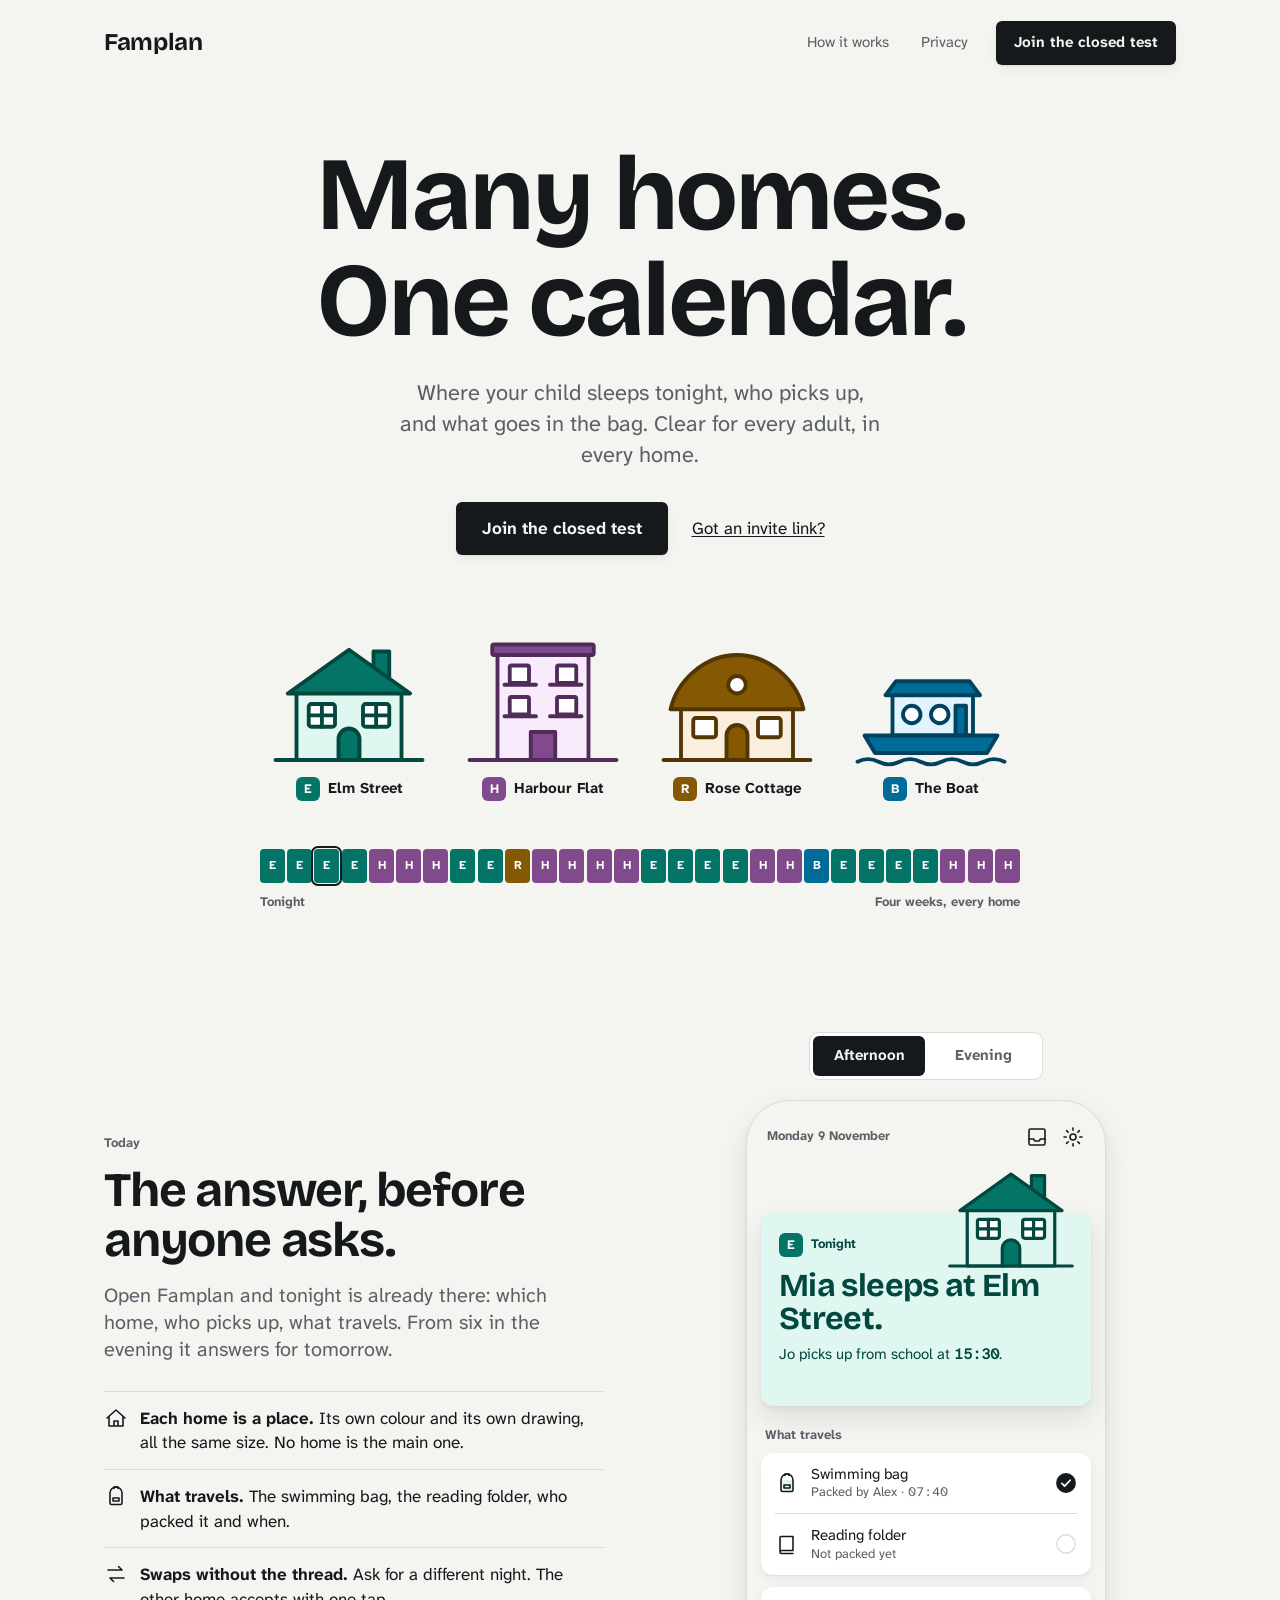
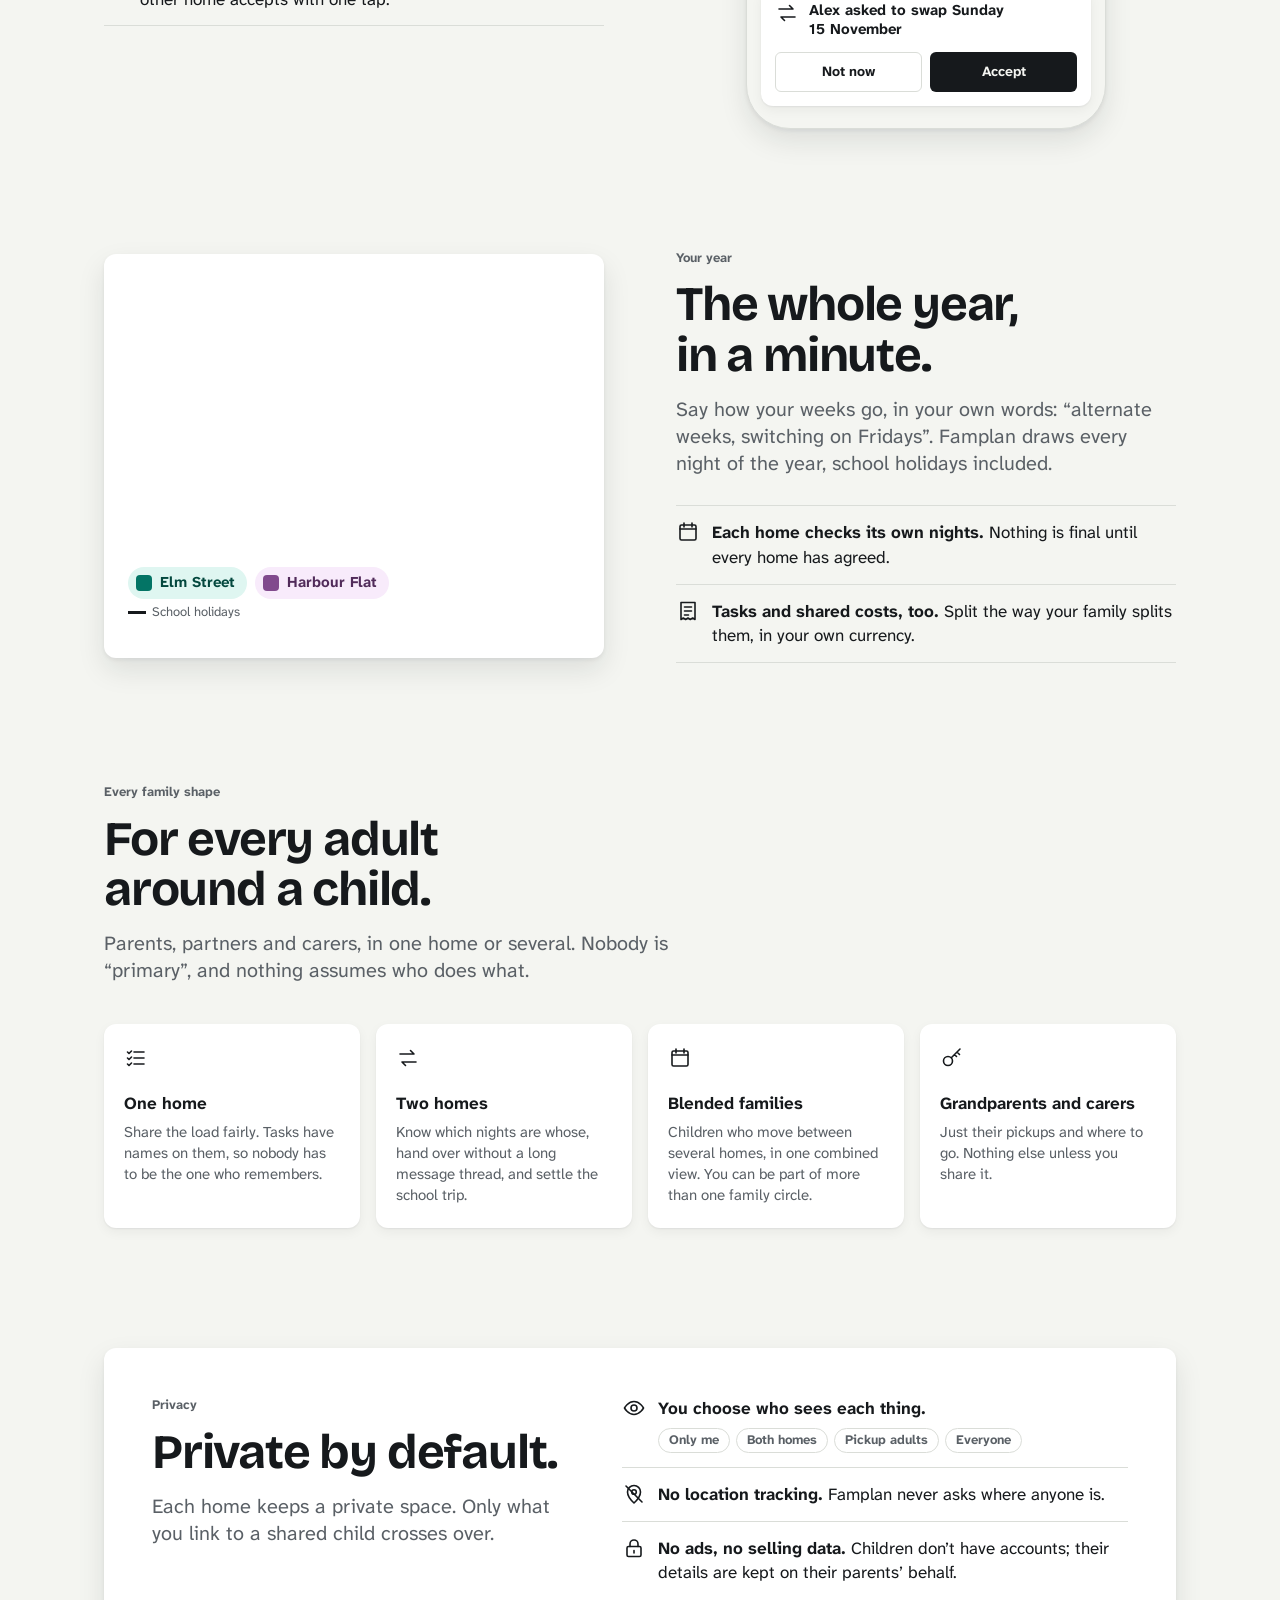
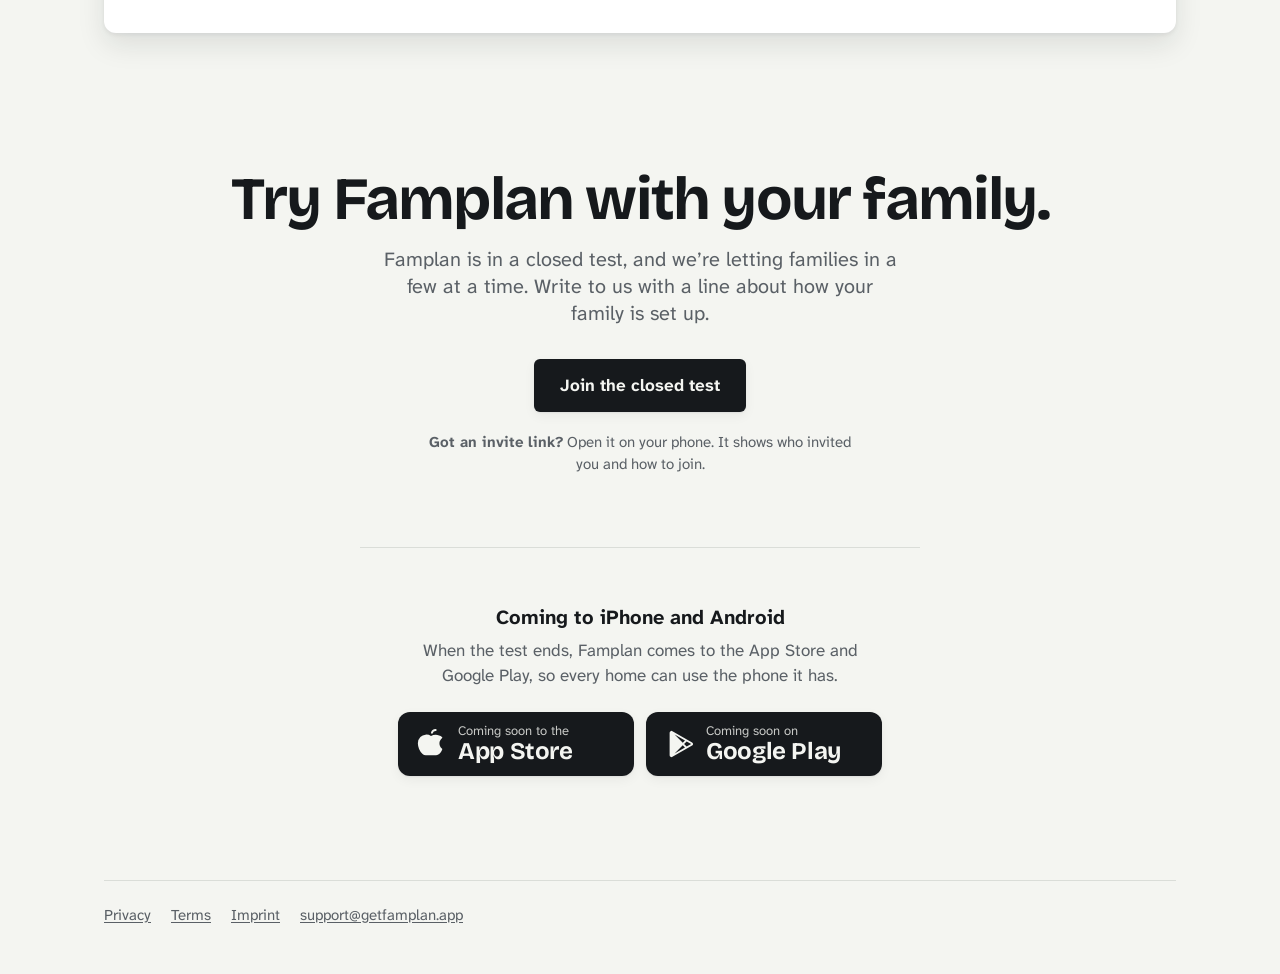
==== commit a64d8412: "Landing page QA fixes Co-Authored-By: Claude Opus 5.5 <noreply@anthropic.com>" ====
--- a/index.html
+++ b/index.html
@@ -43,7 +43,7 @@
 
       <div class="band-wrap">
         <ul class="band" data-band role="img" aria-label="Four weeks of nights, coloured by home. Mostly Elm Street and Harbour Flat, one night at Rose Cottage and one on The Boat. Tonight is Elm Street."><li class="home-pine">E</li><li class="home-pine">E</li><li class="home-pine tonight">E</li><li class="home-pine">E</li><li class="home-plum">H</li><li class="home-plum">H</li><li class="home-plum">H</li><li class="home-pine">E</li><li class="home-pine">E</li><li class="home-ochre">R</li><li class="home-plum">H</li><li class="home-plum">H</li><li class="home-plum" data-swap>H</li><li class="home-plum" data-swap>H</li><li class="home-pine">E</li><li class="home-pine">E</li><li class="home-pine">E</li><li class="home-pine">E</li><li class="home-plum">H</li><li class="home-plum">H</li><li class="home-ocean">B</li><li class="home-pine">E</li><li class="home-pine">E</li><li class="home-pine">E</li><li class="home-pine">E</li><li class="home-plum">H</li><li class="home-plum">H</li><li class="home-plum">H</li></ul>
-        <p class="band-caption" aria-hidden="true"><span>Tonight</span><span class="band-status" data-band-status><span class="a">Four weeks, every home</span><span class="b">Swap accepted · 2 nights move to Elm Street</span></span></p>
+        <p class="band-caption" aria-hidden="true"><span>Tonight</span><span class="band-status" data-band-status><span class="a">Four weeks, every home</span><span class="b">Swap accepted: 2 nights to Elm Street</span></span></p>
       </div>
     </section>
 
@@ -138,38 +138,36 @@
       </div>
     </section>
 
-    <section class="wrap section" aria-labelledby="stores-title">
-      <div class="stores">
-        <div>
-          <p class="eyebrow">Coming soon</p>
-          <h2 id="stores-title">On iPhone and Android, soon.</h2>
-          <p class="lead">When the closed test ends, Famplan comes to the App Store and Google Play. Every home can use whichever phone it has.</p>
+    <div class="wrap closing">
+      <section class="join" id="join" aria-labelledby="join-title">
+        <h2 class="disp" id="join-title">Try Famplan with your family.</h2>
+        <p class="lead">Famplan is in a closed test, and we’re letting families in a few at a time. Write to us with a line about how your family is set up.</p>
+        <div class="cta-row">
+          <a class="button button-primary" href="mailto:support@getfamplan.app?subject=Famplan%20closed%20test">Join the closed test</a>
         </div>
+        <p class="note"><strong>Got an invite link?</strong> Open it on your phone. It shows who invited you and how to join.</p>
+      </section>
+
+      <section class="stores" aria-labelledby="stores-title">
+        <h2 id="stores-title">Coming to iPhone and Android</h2>
+        <p class="stores-lead">When the test ends, Famplan comes to the App Store and Google Play, so every home can use the phone it has.</p>
         <ul class="store-list">
           <li class="store"><svg class="store-mark" viewBox="0 0 256 256" aria-hidden="true" focusable="false"><path d="M128.23 30A40 40 0 0 1 167 0h1a8 8 0 0 1 0 16h-1a24 24 0 0 0-23.24 18 8 8 0 1 1-15.5-4Zm95.07 139.59a8.07 8.07 0 0 0-2.8-3.4C203.53 154.53 200 134.64 200 120c0-17.67 13.47-33.06 21.5-40.67a8 8 0 0 0 0-11.62C208.82 55.74 187.82 48 168 48a72.23 72.23 0 0 0-40 12.13 71.56 71.56 0 0 0-90.71 9.09A74.63 74.63 0 0 0 16 123.4a127 127 0 0 0 40.14 89.73A39.8 39.8 0 0 0 83.59 224h87.68a39.84 39.84 0 0 0 29.12-12.57 125 125 0 0 0 17.82-24.6c7.02-12.83 6.12-14.83 5.09-17.24"/></svg><span><span class="store-small">Coming soon to the</span><span class="store-name">App Store</span></span></li>
           <li class="store"><svg class="store-mark" viewBox="0 0 256 256" aria-hidden="true" focusable="false"><path d="M239.82 114.18 72 18.16a16 16 0 0 0-16.12 0A15.68 15.68 0 0 0 48 31.87v192.26a15.68 15.68 0 0 0 7.92 13.67 16 16 0 0 0 16.12 0l167.78-96a15.76 15.76 0 0 0 0-27.64ZM160 139.31l18.92 18.92-88.5 50.66ZM90.4 47.1l88.53 50.67L160 116.69ZM193.31 150l-22-22 22-22 38.43 22Z"/></svg><span><span class="store-small">Coming soon on</span><span class="store-name">Google Play</span></span></li>
         </ul>
-      </div>
-    </section>
-
-    <section class="wrap join" id="join" aria-labelledby="join-title">
-      <p class="eyebrow">Closed test</p>
-      <h2 class="disp section-title" id="join-title">Famplan is in a closed test.</h2>
-      <p class="lead">We’re letting families in a few at a time. Write to us with a line about how your family is set up, and we’ll send you a place.</p>
-      <div class="cta-row">
-        <a class="button button-primary" href="mailto:support@getfamplan.app?subject=Famplan%20closed%20test">Join the closed test</a>
-      </div>
-      <p class="note"><strong>Got an invite link?</strong> Open it on your phone. It shows who invited you and how to join.</p>
-    </section>
+      </section>
+    </div>
   </main>
 
-  <footer class="site-footer lp-footer">
+  <footer class="lp-footer">
+    <div class="site-footer">
     <nav aria-label="Legal">
       <a href="/privacy/">Privacy</a>
       <a href="/terms/">Terms</a>
       <a href="/imprint/">Imprint</a>
       <a href="mailto:support@getfamplan.app">support@getfamplan.app</a>
     </nav>
+    </div>
   </footer>
 </body>
 </html>
--- a/landing.css
+++ b/landing.css
@@ -104,7 +104,7 @@
   font-size: clamp(1.125rem, 2vw, 1.375rem);
   line-height: 1.4;
   color: var(--muted);
-  max-width: 34ch;
+  max-width: 38ch;
   margin: 24px auto 32px;
 }
 
@@ -182,8 +182,8 @@
 
 /* Four weeks of nights, coloured by home, each with its initial. */
 .band-wrap {
-  max-width: 1072px;
-  margin: 56px auto 0;
+  max-width: 760px;
+  margin: 48px auto 0;
 }
 
 .band {
@@ -216,15 +216,32 @@
   display: flex;
   justify-content: space-between;
   gap: 16px;
-  margin-top: 12px;
-  font-family: var(--mono);
+  margin: 10px 0 0;
   font-size: 0.8125rem;
+  font-weight: 700;
   color: var(--muted);
 }
 
 /* Sections. */
 .section {
-  padding-top: 112px;
+  padding-top: 120px;
+}
+
+/* No orphans: balanced headings, paragraphs that don't end on one word. */
+.landing h1,
+.landing h2,
+.landing h3 {
+  text-wrap: balance;
+}
+
+.landing p,
+.landing li {
+  text-wrap: pretty;
+}
+
+/* Browsers indent figures by 40px; these are drawings, not quotes. */
+.landing figure {
+  margin: 0;
 }
 
 .section-head {
@@ -293,11 +310,6 @@
   width: 0;
   height: 0;
   overflow: hidden;
-}
-
-.join h2 {
-  font-size: clamp(2.25rem, 5.5vw, 3.75rem);
-  margin: 0 0 16px;
 }
 
 /* The phone: Today, drawn with the app's own components. */
@@ -646,14 +658,20 @@
   padding: 2px 10px;
 }
 
-/* Closing call to action. */
-.join {
+/* Closing: join the test now, the stores later. */
+.closing {
   text-align: center;
-  padding-top: 120px;
-  padding-bottom: 112px;
+  padding-top: 136px;
+  padding-bottom: 104px;
+}
+
+.join h2 {
+  font-size: clamp(2.25rem, 5.5vw, 3.75rem);
+  margin: 0 0 16px;
 }
 
 .join .lead {
+  color: var(--muted);
   max-width: 40ch;
   margin: 0 auto 32px;
 }
@@ -666,9 +684,14 @@
 }
 
 .lp-footer {
-  max-width: 1120px;
-  padding-left: 24px;
-  padding-right: 24px;
+  width: min(1072px, 100% - 48px);
+  margin: 0 auto;
+}
+
+.lp-footer .site-footer {
+  max-width: none;
+  padding-left: 0;
+  padding-right: 0;
 }
 
 /* Day and evening switch: the app's segmented control, ink when selected. */
@@ -768,18 +791,28 @@
 /* App stores: Phosphor's marks on ink, like every other action on the page.
    Not links until the apps are live. */
 .stores {
-  display: grid;
-  grid-template-columns: minmax(0, 1fr) auto;
-  gap: 48px;
-  align-items: center;
+  max-width: 560px;
+  margin: 72px auto 0;
+  padding-top: 56px;
   border-top: 1px solid var(--line);
-  border-bottom: 1px solid var(--line);
-  padding: 48px 0;
+}
+
+.stores h2 {
+  font-size: 1.25rem;
+  line-height: 1.3;
+  margin: 0 0 8px;
+}
+
+.stores-lead {
+  color: var(--muted);
+  margin: 0 auto 24px;
+  max-width: 44ch;
 }
 
 .store-list {
   display: flex;
   flex-wrap: wrap;
+  justify-content: center;
   gap: 12px;
   margin: 0;
   padding: 0;
@@ -798,6 +831,7 @@
   background: var(--ink);
   color: var(--on-ink);
   box-shadow: var(--shadow-1);
+  text-align: start;
 }
 
 .store-mark {
@@ -833,10 +867,6 @@
   .split.reverse > :first-child {
     order: 2;
   }
-  .stores {
-    grid-template-columns: minmax(0, 1fr);
-    gap: 28px;
-  }
   .families {
     grid-template-columns: repeat(2, minmax(0, 1fr));
   }
@@ -847,10 +877,46 @@
 
 /* Phone. */
 @media (max-width: 640px) {
-  .wrap,
-  .lp-footer {
+  .wrap {
     padding-left: 16px;
     padding-right: 16px;
+  }
+  .lp-footer {
+    width: calc(100% - 32px);
+  }
+  .lp-nav .button {
+    min-height: 44px;
+    font-size: 0.875rem;
+    background: var(--surface);
+    color: var(--ink);
+    border: 1.5px solid var(--line);
+    box-shadow: none;
+  }
+  .families li {
+    display: grid;
+    grid-template-columns: 24px minmax(0, 1fr);
+    column-gap: 12px;
+    padding: 18px 16px;
+  }
+  .families li .icon {
+    grid-row: 1 / span 2;
+    margin-top: 1px;
+  }
+  .families h3 {
+    margin: 0 0 4px;
+  }
+  .closing {
+    padding-top: 96px;
+    padding-bottom: 72px;
+  }
+  .stores {
+    margin-top: 56px;
+    padding-top: 40px;
+  }
+  .store {
+    min-width: 0;
+    width: 100%;
+    justify-content: center;
   }
   .lp-nav a:not(.button) {
     display: none;
@@ -902,10 +968,6 @@
   }
   .cells i {
     height: 14px;
-  }
-  .join {
-    padding-top: 88px;
-    padding-bottom: 80px;
   }
 }
 
